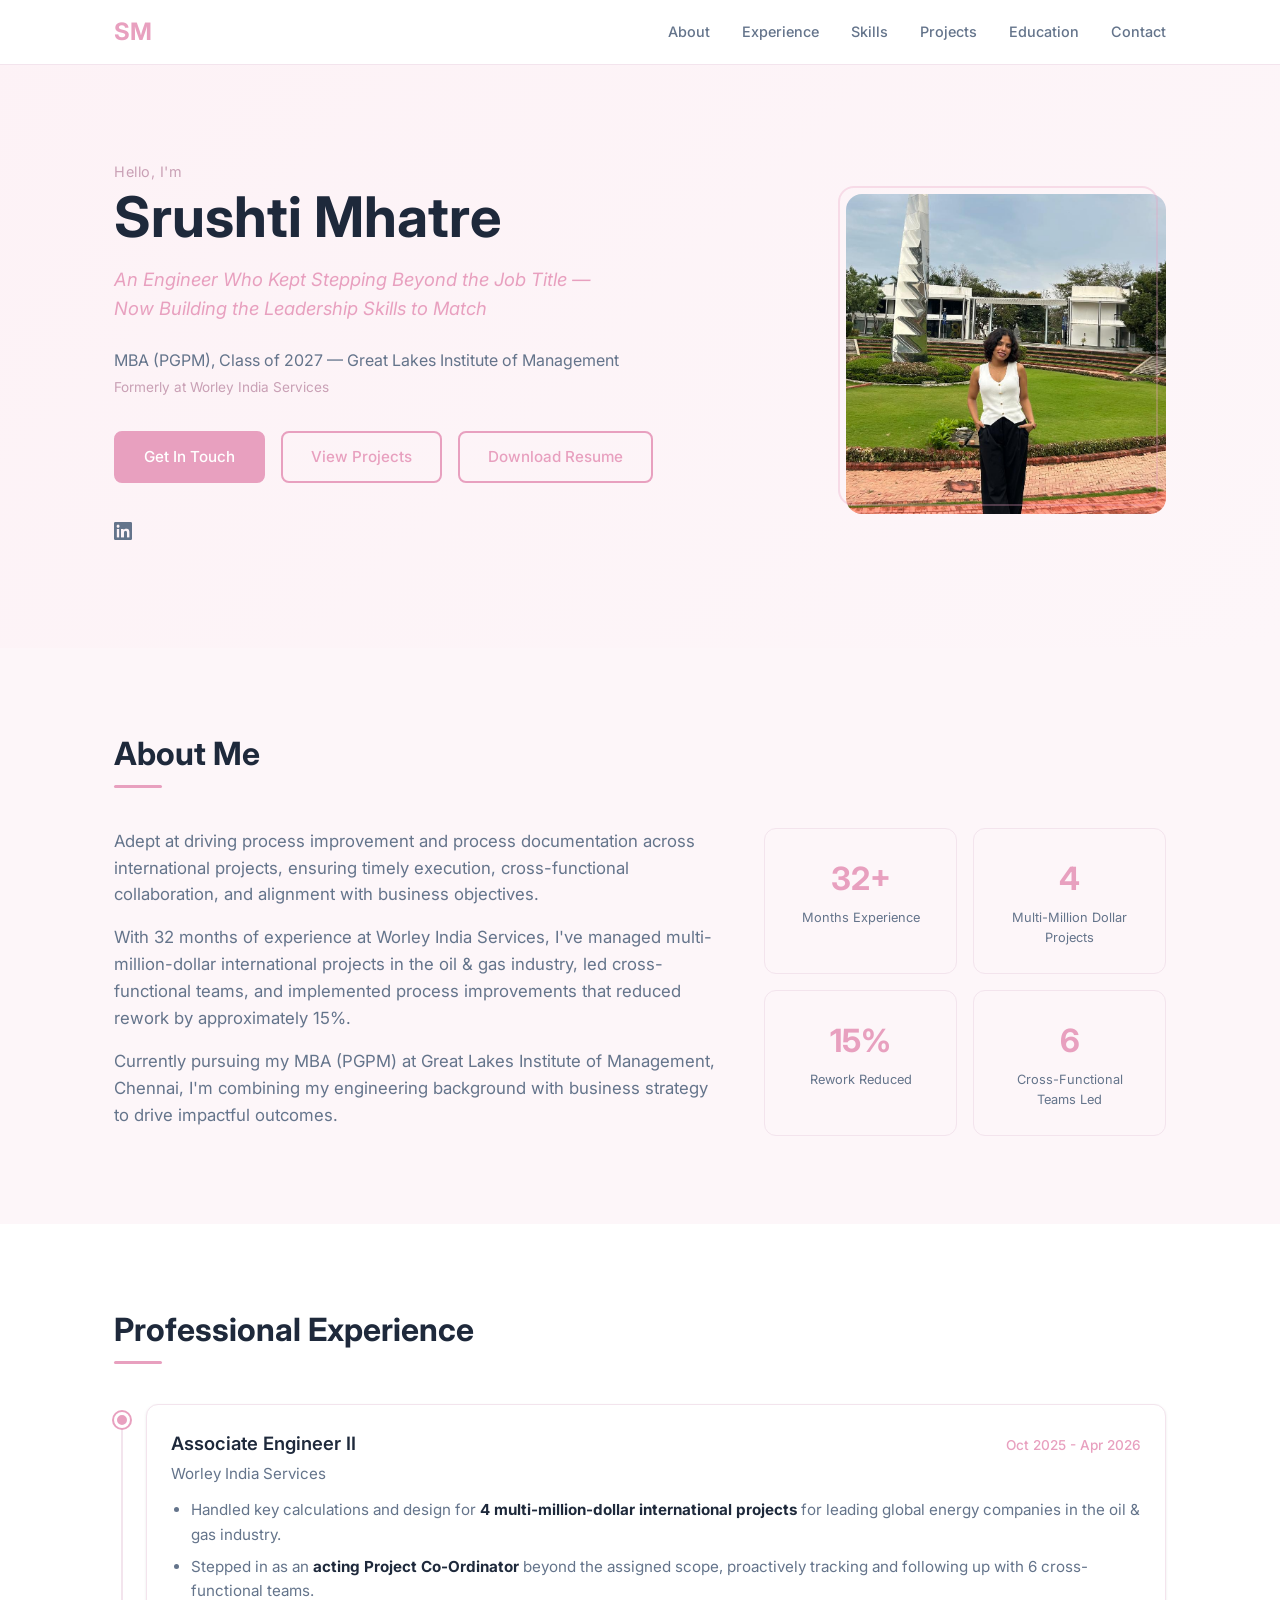
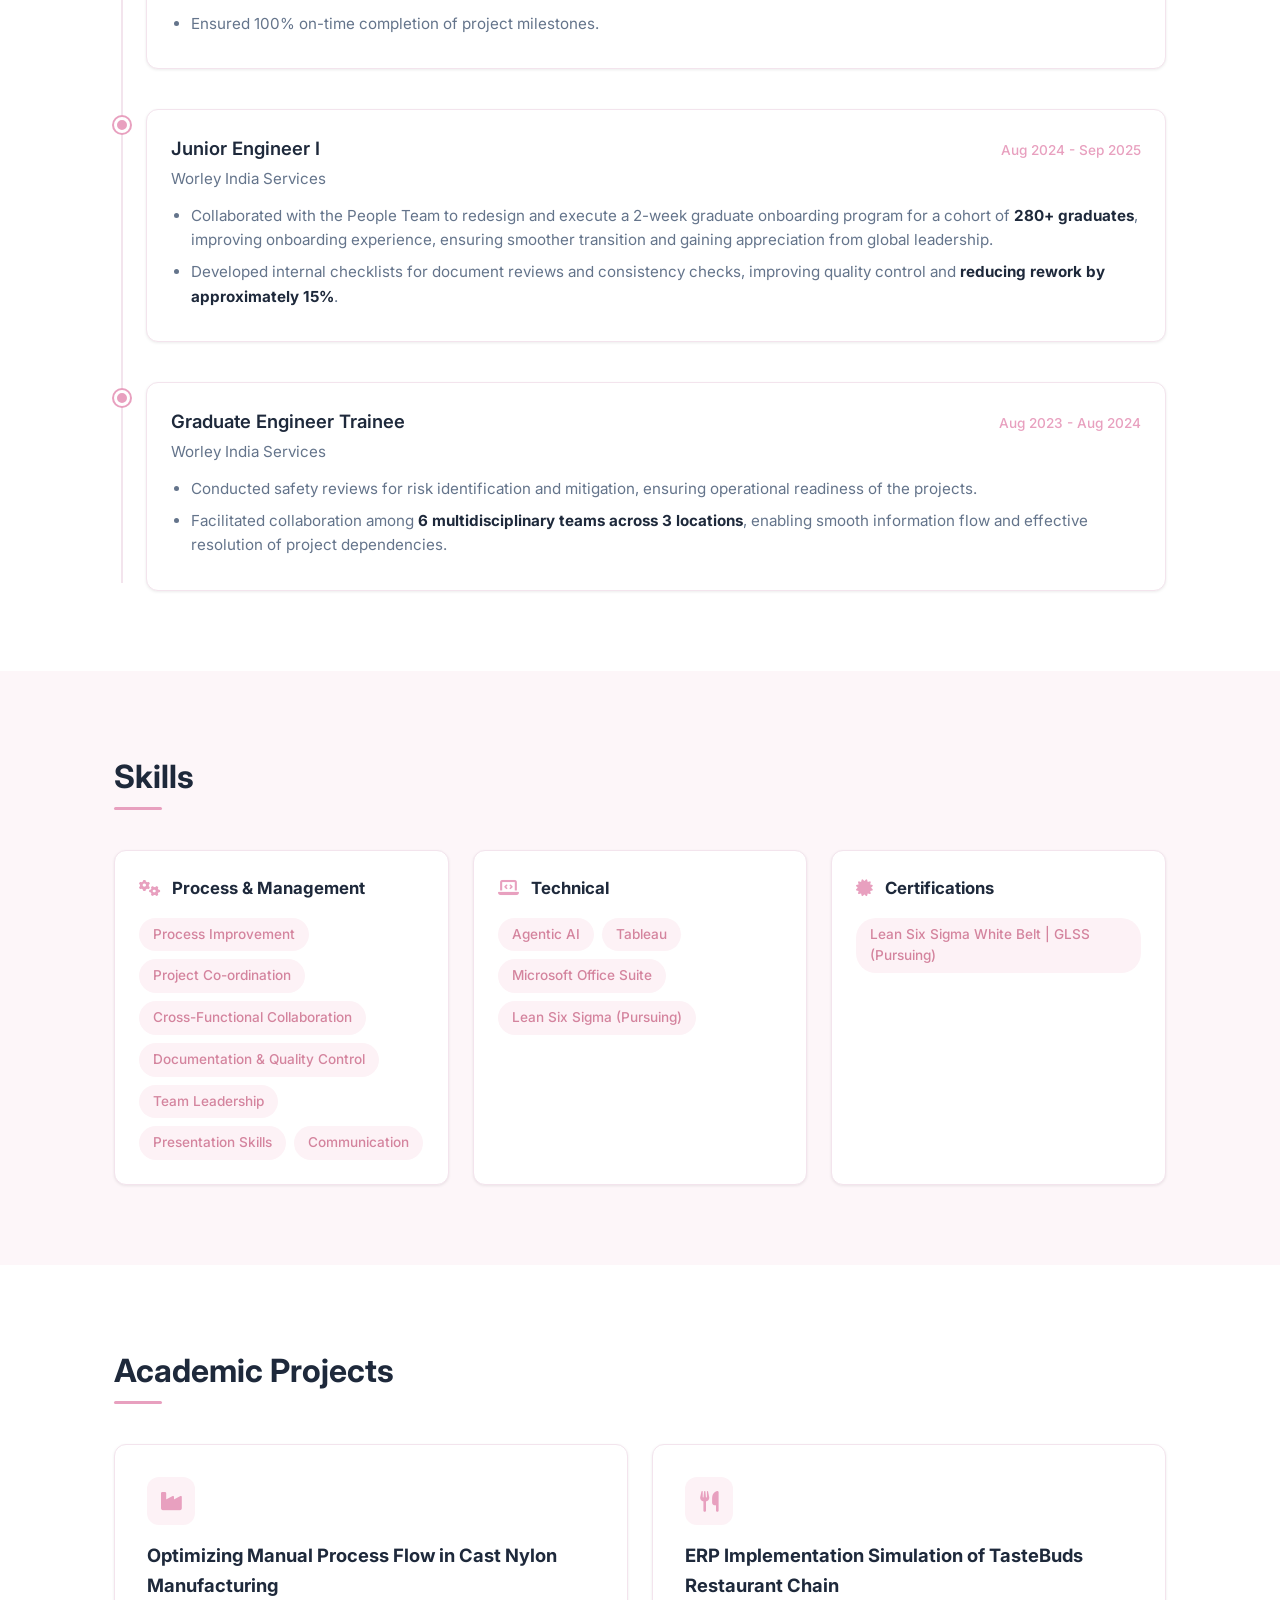
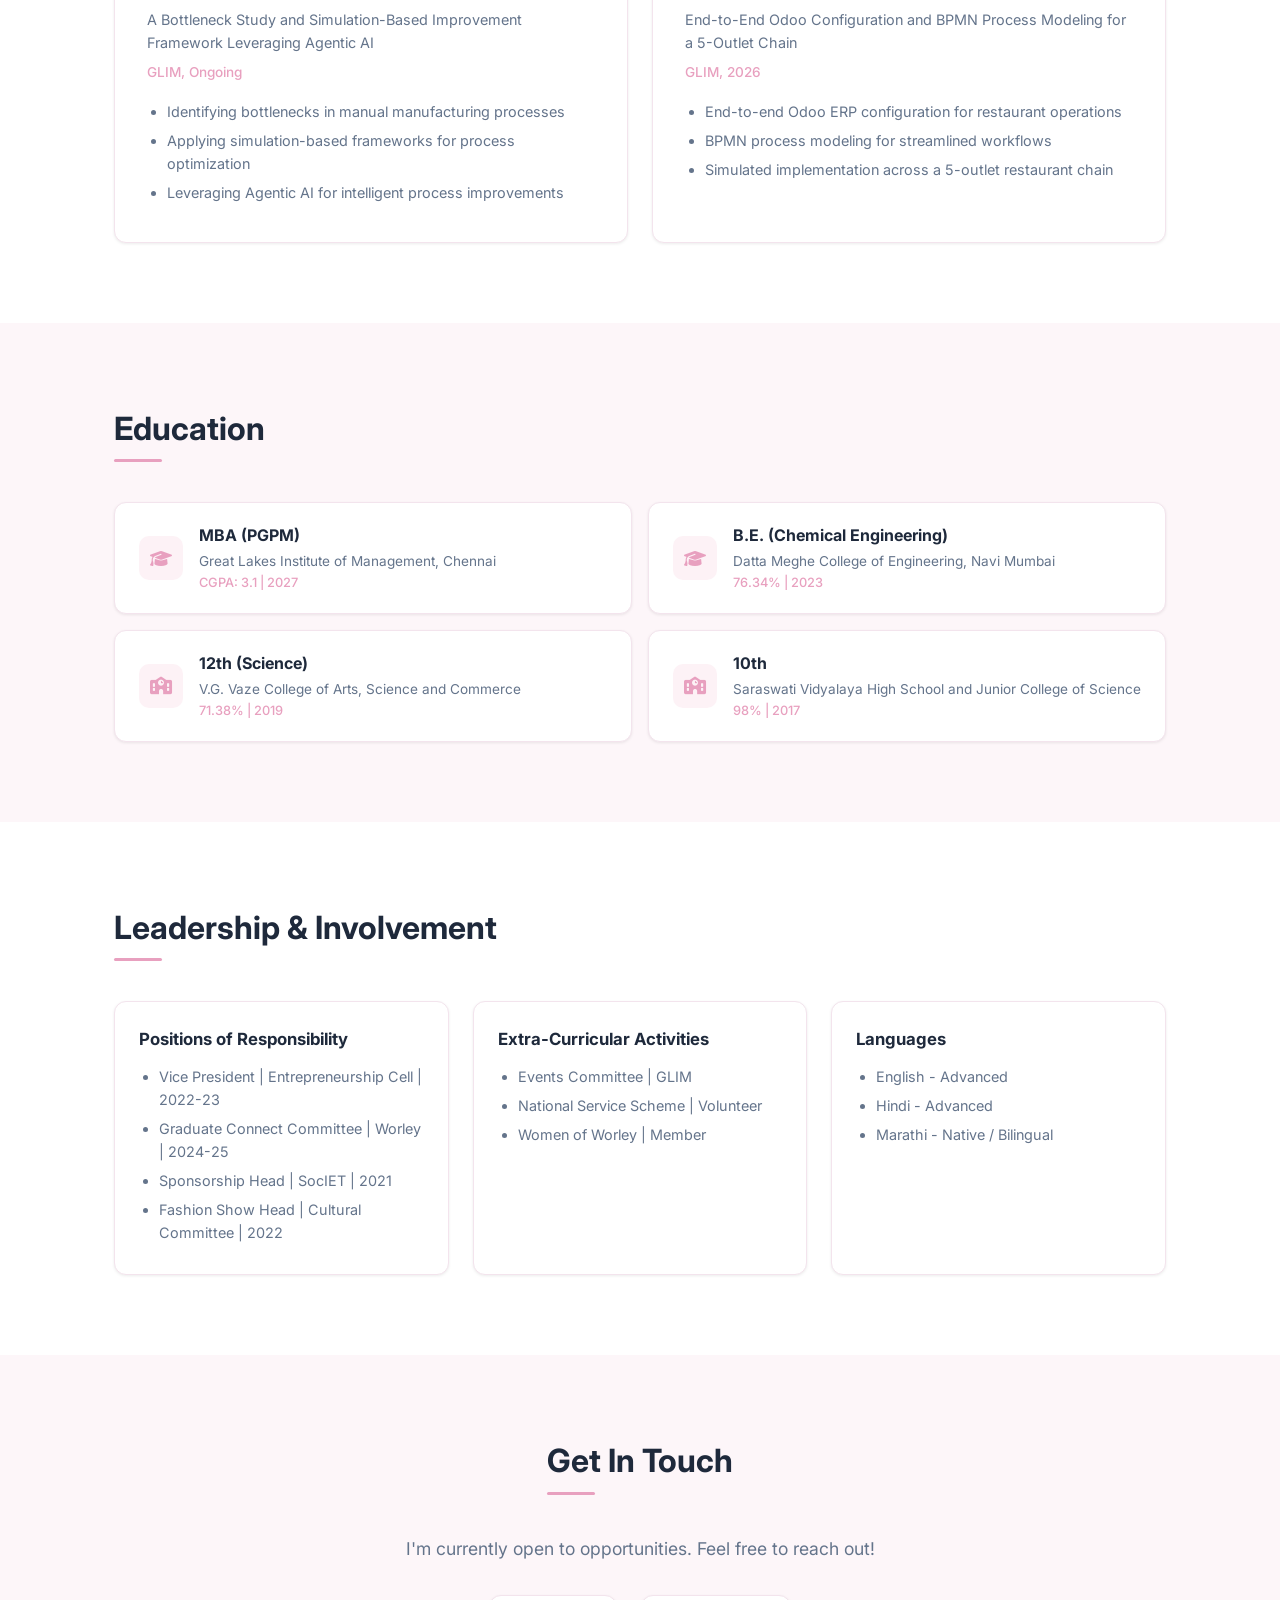
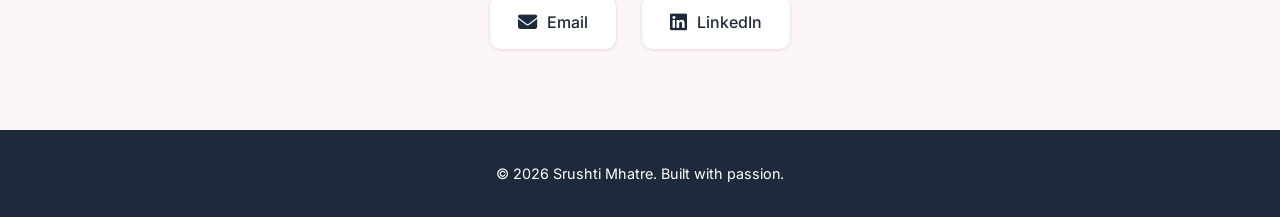
==== index.html @ 449be533 "Initial portfolio commit" ====
<!DOCTYPE html>
<html lang="en">
<head>
    <meta charset="UTF-8">
    <meta name="viewport" content="width=device-width, initial-scale=1.0">
    <title>Srushti Mhatre | Portfolio</title>
    <link rel="stylesheet" href="style.css">
    <link href="https://fonts.googleapis.com/css2?family=Inter:wght@300;400;500;600;700&display=swap" rel="stylesheet">
    <link rel="stylesheet" href="https://cdnjs.cloudflare.com/ajax/libs/font-awesome/6.4.0/css/all.min.css">
</head>
<body>

    <!-- Navigation -->
    <nav>
        <div class="nav-container">
            <a href="#" class="logo">SM</a>
            <ul class="nav-links">
                <li><a href="#about">About</a></li>
                <li><a href="#experience">Experience</a></li>
                <li><a href="#skills">Skills</a></li>
                <li><a href="#projects">Projects</a></li>
                <li><a href="#education">Education</a></li>
                <li><a href="#contact">Contact</a></li>
            </ul>
            <button class="nav-toggle" aria-label="Toggle navigation">
                <i class="fas fa-bars"></i>
            </button>
        </div>
    </nav>

    <!-- Hero Section -->
    <section id="hero">
        <div class="container hero-container">
            <div class="hero-text">
                <p class="hero-greeting">Hello, I'm</p>
                <h1 class="hero-name">Srushti Mhatre</h1>
                <p class="hero-tagline"><em>An Engineer Who Kept Stepping Beyond the Job Title —<br> Now Building the Leadership Skills to Match</em></p>
                <p class="hero-credentials">MBA (PGPM), Class of 2027 — Great Lakes Institute of Management</p>
                <p class="hero-credentials-secondary">Formerly at Worley India Services</p>
                <div class="hero-buttons">
                    <a href="#contact" class="btn btn-primary">Get In Touch</a>
                    <a href="#projects" class="btn btn-outline">View Projects</a>
                    <a href="Resume.pdf" class="btn btn-outline" download>Download Resume</a>
                </div>
                <div class="hero-socials">
                    <a href="https://linkedin.com/in/srushti-mhatre" target="_blank" aria-label="LinkedIn"><i class="fab fa-linkedin"></i></a>
                </div>
            </div>
            <div class="hero-photo">
                <div class="hero-photo-wrapper">
                    <img src="headshot.jpeg" alt="Srushti Mhatre" class="hero-headshot">
                </div>
            </div>
        </div>
    </section>

    <!-- About Section -->
    <section id="about">
        <div class="container">
            <h2 class="section-title">About Me</h2>
            <div class="about-content">
                <div class="about-text">
                    <p>Adept at driving process improvement and process documentation across international projects, ensuring timely execution, cross-functional collaboration, and alignment with business objectives.</p>
                    <p>With 32 months of experience at Worley India Services, I've managed multi-million-dollar international projects in the oil & gas industry, led cross-functional teams, and implemented process improvements that reduced rework by approximately 15%.</p>
                    <p>Currently pursuing my MBA (PGPM) at Great Lakes Institute of Management, Chennai, I'm combining my engineering background with business strategy to drive impactful outcomes.</p>
                </div>
                <div class="about-highlights">
                    <div class="highlight-card">
                        <span class="highlight-number">32+</span>
                        <span class="highlight-label">Months Experience</span>
                    </div>
                    <div class="highlight-card">
                        <span class="highlight-number">4</span>
                        <span class="highlight-label">Multi-Million Dollar Projects</span>
                    </div>
                    <div class="highlight-card">
                        <span class="highlight-number">15%</span>
                        <span class="highlight-label">Rework Reduced</span>
                    </div>
                    <div class="highlight-card">
                        <span class="highlight-number">6</span>
                        <span class="highlight-label">Cross-Functional Teams Led</span>
                    </div>
                </div>
            </div>
        </div>
    </section>

    <!-- Experience Section -->
    <section id="experience">
        <div class="container">
            <h2 class="section-title">Professional Experience</h2>
            <div class="timeline">

                <div class="timeline-item">
                    <div class="timeline-dot"></div>
                    <div class="timeline-content">
                        <div class="timeline-header">
                            <h3>Associate Engineer II</h3>
                            <span class="timeline-date">Oct 2025 - Apr 2026</span>
                        </div>
                        <p class="timeline-company">Worley India Services</p>
                        <ul class="timeline-list">
                            <li>Handled key calculations and design for <strong>4 multi-million-dollar international projects</strong> for leading global energy companies in the oil & gas industry.</li>
                            <li>Stepped in as an <strong>acting Project Co-Ordinator</strong> beyond the assigned scope, proactively tracking and following up with 6 cross-functional teams.</li>
                            <li>Ensured 100% on-time completion of project milestones.</li>
                        </ul>
                    </div>
                </div>

                <div class="timeline-item">
                    <div class="timeline-dot"></div>
                    <div class="timeline-content">
                        <div class="timeline-header">
                            <h3>Junior Engineer I</h3>
                            <span class="timeline-date">Aug 2024 - Sep 2025</span>
                        </div>
                        <p class="timeline-company">Worley India Services</p>
                        <ul class="timeline-list">
                            <li>Collaborated with the People Team to redesign and execute a 2-week graduate onboarding program for a cohort of <strong>280+ graduates</strong>, improving onboarding experience, ensuring smoother transition and gaining appreciation from global leadership.</li>
                            <li>Developed internal checklists for document reviews and consistency checks, improving quality control and <strong>reducing rework by approximately 15%</strong>.</li>
                        </ul>
                    </div>
                </div>

                <div class="timeline-item">
                    <div class="timeline-dot"></div>
                    <div class="timeline-content">
                        <div class="timeline-header">
                            <h3>Graduate Engineer Trainee</h3>
                            <span class="timeline-date">Aug 2023 - Aug 2024</span>
                        </div>
                        <p class="timeline-company">Worley India Services</p>
                        <ul class="timeline-list">
                            <li>Conducted safety reviews for risk identification and mitigation, ensuring operational readiness of the projects.</li>
                            <li>Facilitated collaboration among <strong>6 multidisciplinary teams across 3 locations</strong>, enabling smooth information flow and effective resolution of project dependencies.</li>
                        </ul>
                    </div>
                </div>

            </div>
        </div>
    </section>

    <!-- Skills Section -->
    <section id="skills">
        <div class="container">
            <h2 class="section-title">Skills</h2>
            <div class="skills-grid">
                <div class="skill-category">
                    <h3><i class="fas fa-cogs"></i> Process & Management</h3>
                    <div class="skill-tags">
                        <span class="skill-tag">Process Improvement</span>
                        <span class="skill-tag">Project Co-ordination</span>
                        <span class="skill-tag">Cross-Functional Collaboration</span>
                        <span class="skill-tag">Documentation & Quality Control</span>
                        <span class="skill-tag">Team Leadership</span>
                        <span class="skill-tag">Presentation Skills</span>
                        <span class="skill-tag">Communication</span>
                    </div>
                </div>
                <div class="skill-category">
                    <h3><i class="fas fa-laptop-code"></i> Technical</h3>
                    <div class="skill-tags">
                        <span class="skill-tag">Agentic AI</span>
                        <span class="skill-tag">Tableau</span>
                        <span class="skill-tag">Microsoft Office Suite</span>
                        <span class="skill-tag">Lean Six Sigma (Pursuing)</span>
                    </div>
                </div>
                <div class="skill-category">
                    <h3><i class="fas fa-certificate"></i> Certifications</h3>
                    <div class="skill-tags">
                        <span class="skill-tag">Lean Six Sigma White Belt | GLSS (Pursuing)</span>
                    </div>
                </div>
            </div>
        </div>
    </section>

    <!-- Projects Section -->
    <section id="projects">
        <div class="container">
            <h2 class="section-title">Academic Projects</h2>
            <div class="projects-grid">

                <div class="project-card">
                    <div class="project-icon"><i class="fas fa-industry"></i></div>
                    <h3>Optimizing Manual Process Flow in Cast Nylon Manufacturing</h3>
                    <p class="project-subtitle">A Bottleneck Study and Simulation-Based Improvement Framework Leveraging Agentic AI</p>
                    <p class="project-institution">GLIM, Ongoing</p>
                    <ul class="project-highlights">
                        <li>Identifying bottlenecks in manual manufacturing processes</li>
                        <li>Applying simulation-based frameworks for process optimization</li>
                        <li>Leveraging Agentic AI for intelligent process improvements</li>
                    </ul>
                </div>

                <div class="project-card">
                    <div class="project-icon"><i class="fas fa-utensils"></i></div>
                    <h3>ERP Implementation Simulation of TasteBuds Restaurant Chain</h3>
                    <p class="project-subtitle">End-to-End Odoo Configuration and BPMN Process Modeling for a 5-Outlet Chain</p>
                    <p class="project-institution">GLIM, 2026</p>
                    <ul class="project-highlights">
                        <li>End-to-end Odoo ERP configuration for restaurant operations</li>
                        <li>BPMN process modeling for streamlined workflows</li>
                        <li>Simulated implementation across a 5-outlet restaurant chain</li>
                    </ul>
                </div>

            </div>
        </div>
    </section>

    <!-- Education Section -->
    <section id="education">
        <div class="container">
            <h2 class="section-title">Education</h2>
            <div class="education-grid">

                <div class="education-card">
                    <div class="education-icon"><i class="fas fa-graduation-cap"></i></div>
                    <div class="education-info">
                        <h3>MBA (PGPM)</h3>
                        <p class="education-school">Great Lakes Institute of Management, Chennai</p>
                        <p class="education-details">CGPA: 3.1 | 2027</p>
                    </div>
                </div>

                <div class="education-card">
                    <div class="education-icon"><i class="fas fa-graduation-cap"></i></div>
                    <div class="education-info">
                        <h3>B.E. (Chemical Engineering)</h3>
                        <p class="education-school">Datta Meghe College of Engineering, Navi Mumbai</p>
                        <p class="education-details">76.34% | 2023</p>
                    </div>
                </div>

                <div class="education-card">
                    <div class="education-icon"><i class="fas fa-school"></i></div>
                    <div class="education-info">
                        <h3>12th (Science)</h3>
                        <p class="education-school">V.G. Vaze College of Arts, Science and Commerce</p>
                        <p class="education-details">71.38% | 2019</p>
                    </div>
                </div>

                <div class="education-card">
                    <div class="education-icon"><i class="fas fa-school"></i></div>
                    <div class="education-info">
                        <h3>10th</h3>
                        <p class="education-school">Saraswati Vidyalaya High School and Junior College of Science</p>
                        <p class="education-details">98% | 2017</p>
                    </div>
                </div>

            </div>
        </div>
    </section>

    <!-- Leadership & Extras -->
    <section id="leadership">
        <div class="container">
            <h2 class="section-title">Leadership & Involvement</h2>
            <div class="leadership-grid">
                <div class="leadership-card">
                    <h3>Positions of Responsibility</h3>
                    <ul>
                        <li>Vice President | Entrepreneurship Cell | 2022-23</li>
                        <li>Graduate Connect Committee | Worley | 2024-25</li>
                        <li>Sponsorship Head | SocIET | 2021</li>
                        <li>Fashion Show Head | Cultural Committee | 2022</li>
                    </ul>
                </div>
                <div class="leadership-card">
                    <h3>Extra-Curricular Activities</h3>
                    <ul>
                        <li>Events Committee | GLIM</li>
                        <li>National Service Scheme | Volunteer</li>
                        <li>Women of Worley | Member</li>
                    </ul>
                </div>
                <div class="leadership-card">
                    <h3>Languages</h3>
                    <ul>
                        <li>English - Advanced</li>
                        <li>Hindi - Advanced</li>
                        <li>Marathi - Native / Bilingual</li>
                    </ul>
                </div>
            </div>
        </div>
    </section>

    <!-- Contact Section -->
    <section id="contact">
        <div class="container">
            <h2 class="section-title">Get In Touch</h2>
            <div class="contact-content">
                <p>I'm currently open to opportunities. Feel free to reach out!</p>
                <div class="contact-links">
                    <a href="mailto:srushti.mhatre@email.com" class="contact-item">
                        <i class="fas fa-envelope"></i>
                        <span>Email</span>
                    </a>
                    <a href="https://linkedin.com/in/srushti-mhatre" target="_blank" class="contact-item">
                        <i class="fab fa-linkedin"></i>
                        <span>LinkedIn</span>
                    </a>
                </div>
            </div>
        </div>
    </section>

    <!-- Footer -->
    <footer>
        <div class="container">
            <p>&copy; 2026 Srushti Mhatre. Built with passion.</p>
        </div>
    </footer>

    <script>
        // Mobile nav toggle
        const toggle = document.querySelector('.nav-toggle');
        const navLinks = document.querySelector('.nav-links');
        toggle.addEventListener('click', () => {
            navLinks.classList.toggle('active');
        });

        // Close nav on link click
        document.querySelectorAll('.nav-links a').forEach(link => {
            link.addEventListener('click', () => {
                navLinks.classList.remove('active');
            });
        });

        // Smooth scroll
        document.querySelectorAll('a[href^="#"]').forEach(anchor => {
            anchor.addEventListener('click', function (e) {
                e.preventDefault();
                const target = document.querySelector(this.getAttribute('href'));
                if (target) {
                    target.scrollIntoView({ behavior: 'smooth', block: 'start' });
                }
            });
        });

        // Active nav highlight on scroll
        const sections = document.querySelectorAll('section');
        const navItems = document.querySelectorAll('.nav-links a');
        window.addEventListener('scroll', () => {
            let current = '';
            sections.forEach(section => {
                const sectionTop = section.offsetTop - 100;
                if (pageYOffset >= sectionTop) {
                    current = section.getAttribute('id');
                }
            });
            navItems.forEach(item => {
                item.classList.remove('active');
                if (item.getAttribute('href') === '#' + current) {
                    item.classList.add('active');
                }
            });
        });
    </script>
</body>
</html>
---- style.css ----
* {
    margin: 0;
    padding: 0;
    box-sizing: border-box;
}

:root {
    --primary: #e8a0bf;
    --primary-dark: #d4849e;
    --bg: #fdf6f9;
    --bg-white: #ffffff;
    --text: #1e293b;
    --text-light: #64748b;
    --border: #f3e4ed;
    --shadow: 0 1px 3px rgba(0,0,0,0.08);
    --shadow-md: 0 4px 12px rgba(0,0,0,0.1);
}

html {
    scroll-behavior: smooth;
}

body {
    font-family: 'Inter', -apple-system, BlinkMacSystemFont, sans-serif;
    background: var(--bg);
    color: var(--text);
    line-height: 1.6;
}

.container {
    max-width: 1100px;
    margin: 0 auto;
    padding: 0 24px;
}

/* Navigation */
nav {
    position: fixed;
    top: 0;
    width: 100%;
    background: rgba(255,255,255,0.95);
    backdrop-filter: blur(10px);
    border-bottom: 1px solid var(--border);
    z-index: 1000;
}

.nav-container {
    max-width: 1100px;
    margin: 0 auto;
    padding: 0 24px;
    display: flex;
    justify-content: space-between;
    align-items: center;
    height: 64px;
}

.logo {
    font-size: 1.5rem;
    font-weight: 700;
    color: var(--primary);
    text-decoration: none;
}

.nav-links {
    display: flex;
    list-style: none;
    gap: 32px;
}

.nav-links a {
    text-decoration: none;
    color: var(--text-light);
    font-size: 0.9rem;
    font-weight: 500;
    transition: color 0.2s;
}

.nav-links a:hover,
.nav-links a.active {
    color: var(--primary);
}

.nav-toggle {
    display: none;
    background: none;
    border: none;
    font-size: 1.25rem;
    cursor: pointer;
    color: var(--text);
}

/* Hero */
#hero {
    padding: 160px 0 100px;
    background: linear-gradient(135deg, #fdf2f6 0%, #fdf6f9 100%);
}

.hero-container {
    display: flex;
    align-items: center;
    gap: 64px;
}

.hero-text {
    flex: 1;
}

.hero-greeting {
    font-size: 0.9rem;
    color: #c9a0b5;
    font-weight: 400;
    margin-bottom: 4px;
    letter-spacing: 0.5px;
}

.hero-name {
    font-size: 3.5rem;
    font-weight: 700;
    line-height: 1.1;
    margin-bottom: 16px;
    color: var(--text);
}

.hero-tagline {
    font-size: 1.15rem;
    color: var(--primary);
    margin-bottom: 24px;
    font-style: italic;
    line-height: 1.6;
}

.hero-tagline em {
    font-style: italic;
}

.hero-credentials {
    font-size: 1rem;
    color: var(--text-light);
    margin-bottom: 4px;
}

.hero-credentials-secondary {
    font-size: 0.85rem;
    color: #c9a0b5;
    margin-bottom: 32px;
}

.hero-buttons {
    display: flex;
    gap: 16px;
    margin-bottom: 32px;
    flex-wrap: wrap;
}

.btn {
    padding: 12px 28px;
    border-radius: 8px;
    font-size: 0.95rem;
    font-weight: 500;
    text-decoration: none;
    transition: all 0.2s;
    cursor: pointer;
}

.btn-primary {
    background: var(--primary);
    color: white;
    border: 2px solid var(--primary);
}

.btn-primary:hover {
    background: var(--primary-dark);
    border-color: var(--primary-dark);
}

.btn-outline {
    background: transparent;
    color: var(--primary);
    border: 2px solid var(--primary);
}

.btn-outline:hover {
    background: var(--primary);
    color: white;
}

.hero-socials a {
    color: var(--text-light);
    font-size: 1.3rem;
    margin-right: 16px;
    transition: color 0.2s;
}

.hero-socials a:hover {
    color: var(--primary);
}

.hero-photo {
    flex-shrink: 0;
}

.hero-photo-wrapper {
    position: relative;
    width: 320px;
    height: 320px;
}

.hero-photo-wrapper::before {
    content: '';
    position: absolute;
    top: -8px;
    left: -8px;
    right: 8px;
    bottom: 8px;
    border: 2px solid var(--primary);
    border-radius: 16px;
    opacity: 0.3;
}

.hero-headshot {
    width: 100%;
    height: 100%;
    object-fit: cover;
    border-radius: 16px;
    display: block;
}

/* Sections */
section {
    padding: 80px 0;
}

section:nth-child(even) {
    background: var(--bg-white);
}

.section-title {
    font-size: 2rem;
    font-weight: 700;
    margin-bottom: 48px;
    position: relative;
    display: inline-block;
}

.section-title::after {
    content: '';
    position: absolute;
    bottom: -8px;
    left: 0;
    width: 48px;
    height: 3px;
    background: var(--primary);
    border-radius: 2px;
}

/* About */
.about-content {
    display: grid;
    grid-template-columns: 1.5fr 1fr;
    gap: 48px;
    align-items: start;
}

.about-text p {
    margin-bottom: 16px;
    color: var(--text-light);
    font-size: 1.05rem;
}

.about-highlights {
    display: grid;
    grid-template-columns: 1fr 1fr;
    gap: 16px;
}

.highlight-card {
    background: var(--bg);
    border: 1px solid var(--border);
    border-radius: 12px;
    padding: 24px;
    text-align: center;
}

.highlight-number {
    display: block;
    font-size: 2rem;
    font-weight: 700;
    color: var(--primary);
}

.highlight-label {
    display: block;
    font-size: 0.8rem;
    color: var(--text-light);
    margin-top: 4px;
}

/* Timeline */
.timeline {
    position: relative;
    padding-left: 32px;
}

.timeline::before {
    content: '';
    position: absolute;
    left: 7px;
    top: 8px;
    bottom: 8px;
    width: 2px;
    background: var(--border);
}

.timeline-item {
    position: relative;
    margin-bottom: 40px;
}

.timeline-item:last-child {
    margin-bottom: 0;
}

.timeline-dot {
    position: absolute;
    left: -32px;
    top: 8px;
    width: 16px;
    height: 16px;
    background: var(--primary);
    border-radius: 50%;
    border: 3px solid var(--bg-white);
    box-shadow: 0 0 0 2px var(--primary);
}

.timeline-content {
    background: var(--bg-white);
    border: 1px solid var(--border);
    border-radius: 12px;
    padding: 24px;
    box-shadow: var(--shadow);
}

.timeline-header {
    display: flex;
    justify-content: space-between;
    align-items: baseline;
    flex-wrap: wrap;
    gap: 8px;
    margin-bottom: 4px;
}

.timeline-header h3 {
    font-size: 1.15rem;
    font-weight: 600;
}

.timeline-date {
    font-size: 0.85rem;
    color: var(--primary);
    font-weight: 500;
}

.timeline-company {
    font-size: 0.95rem;
    color: var(--text-light);
    margin-bottom: 12px;
}

.timeline-list {
    padding-left: 20px;
    color: var(--text-light);
    font-size: 0.95rem;
}

.timeline-list li {
    margin-bottom: 8px;
}

.timeline-list strong {
    color: var(--text);
}

/* Skills */
.skills-grid {
    display: grid;
    grid-template-columns: repeat(auto-fit, minmax(300px, 1fr));
    gap: 24px;
}

.skill-category {
    background: var(--bg-white);
    border: 1px solid var(--border);
    border-radius: 12px;
    padding: 24px;
    box-shadow: var(--shadow);
}

.skill-category h3 {
    font-size: 1.05rem;
    margin-bottom: 16px;
    color: var(--text);
}

.skill-category h3 i {
    color: var(--primary);
    margin-right: 8px;
}

.skill-tags {
    display: flex;
    flex-wrap: wrap;
    gap: 8px;
}

.skill-tag {
    background: #fdf2f6;
    color: var(--primary-dark);
    padding: 6px 14px;
    border-radius: 20px;
    font-size: 0.85rem;
    font-weight: 500;
}

/* Projects */
.projects-grid {
    display: grid;
    grid-template-columns: repeat(auto-fit, minmax(400px, 1fr));
    gap: 24px;
}

.project-card {
    background: var(--bg-white);
    border: 1px solid var(--border);
    border-radius: 12px;
    padding: 32px;
    box-shadow: var(--shadow);
    transition: transform 0.2s, box-shadow 0.2s;
}

.project-card:hover {
    transform: translateY(-4px);
    box-shadow: var(--shadow-md);
}

.project-icon {
    width: 48px;
    height: 48px;
    background: #fdf2f6;
    border-radius: 12px;
    display: flex;
    align-items: center;
    justify-content: center;
    margin-bottom: 16px;
}

.project-icon i {
    font-size: 1.3rem;
    color: var(--primary);
}

.project-card h3 {
    font-size: 1.15rem;
    margin-bottom: 8px;
}

.project-subtitle {
    font-size: 0.9rem;
    color: var(--text-light);
    margin-bottom: 8px;
}

.project-institution {
    font-size: 0.85rem;
    color: var(--primary);
    font-weight: 500;
    margin-bottom: 16px;
}

.project-highlights {
    padding-left: 20px;
    color: var(--text-light);
    font-size: 0.9rem;
}

.project-highlights li {
    margin-bottom: 6px;
}

/* Education */
.education-grid {
    display: grid;
    grid-template-columns: repeat(auto-fit, minmax(480px, 1fr));
    gap: 16px;
}

.education-card {
    background: var(--bg-white);
    border: 1px solid var(--border);
    border-radius: 12px;
    padding: 20px 24px;
    display: flex;
    align-items: center;
    gap: 16px;
    box-shadow: var(--shadow);
}

.education-icon {
    width: 44px;
    height: 44px;
    background: #fdf2f6;
    border-radius: 10px;
    display: flex;
    align-items: center;
    justify-content: center;
    flex-shrink: 0;
}

.education-icon i {
    color: var(--primary);
    font-size: 1.1rem;
}

.education-info h3 {
    font-size: 1rem;
    margin-bottom: 2px;
}

.education-school {
    font-size: 0.85rem;
    color: var(--text-light);
}

.education-details {
    font-size: 0.8rem;
    color: var(--primary);
    font-weight: 500;
}

/* Leadership */
.leadership-grid {
    display: grid;
    grid-template-columns: repeat(auto-fit, minmax(300px, 1fr));
    gap: 24px;
}

.leadership-card {
    background: var(--bg-white);
    border: 1px solid var(--border);
    border-radius: 12px;
    padding: 24px;
    box-shadow: var(--shadow);
}

.leadership-card h3 {
    font-size: 1.05rem;
    margin-bottom: 12px;
}

.leadership-card ul {
    padding-left: 20px;
    color: var(--text-light);
    font-size: 0.9rem;
}

.leadership-card li {
    margin-bottom: 6px;
}

/* Contact */
#contact {
    text-align: center;
}

.contact-content p {
    font-size: 1.1rem;
    color: var(--text-light);
    margin-bottom: 32px;
}

.contact-links {
    display: flex;
    justify-content: center;
    gap: 24px;
}

.contact-item {
    display: flex;
    align-items: center;
    gap: 10px;
    padding: 14px 28px;
    background: var(--bg-white);
    border: 1px solid var(--border);
    border-radius: 12px;
    text-decoration: none;
    color: var(--text);
    font-weight: 500;
    transition: all 0.2s;
    box-shadow: var(--shadow);
}

.contact-item:hover {
    border-color: var(--primary);
    color: var(--primary);
    box-shadow: var(--shadow-md);
}

.contact-item i {
    font-size: 1.2rem;
}

/* Footer */
footer {
    background: var(--text);
    color: white;
    text-align: center;
    padding: 32px 0;
    font-size: 0.9rem;
}

/* Responsive */
@media (max-width: 768px) {
    .nav-links {
        position: fixed;
        top: 64px;
        right: -100%;
        width: 70%;
        height: calc(100vh - 64px);
        background: var(--bg-white);
        flex-direction: column;
        padding: 32px;
        gap: 24px;
        transition: right 0.3s;
        box-shadow: -4px 0 12px rgba(0,0,0,0.1);
    }

    .nav-links.active {
        right: 0;
    }

    .nav-toggle {
        display: block;
    }

    .hero-container {
        flex-direction: column-reverse;
        text-align: center;
        gap: 40px;
    }

    .hero-name {
        font-size: 2.5rem;
    }

    .hero-tagline {
        font-size: 1rem;
    }

    .hero-photo-wrapper {
        width: 200px;
        height: 200px;
    }

    .hero-buttons {
        justify-content: center;
    }

    .hero-socials {
        display: flex;
        justify-content: center;
    }

    .about-content {
        grid-template-columns: 1fr;
    }

    .projects-grid {
        grid-template-columns: 1fr;
    }

    .education-grid {
        grid-template-columns: 1fr;
    }

    .contact-links {
        flex-direction: column;
        align-items: center;
    }
}
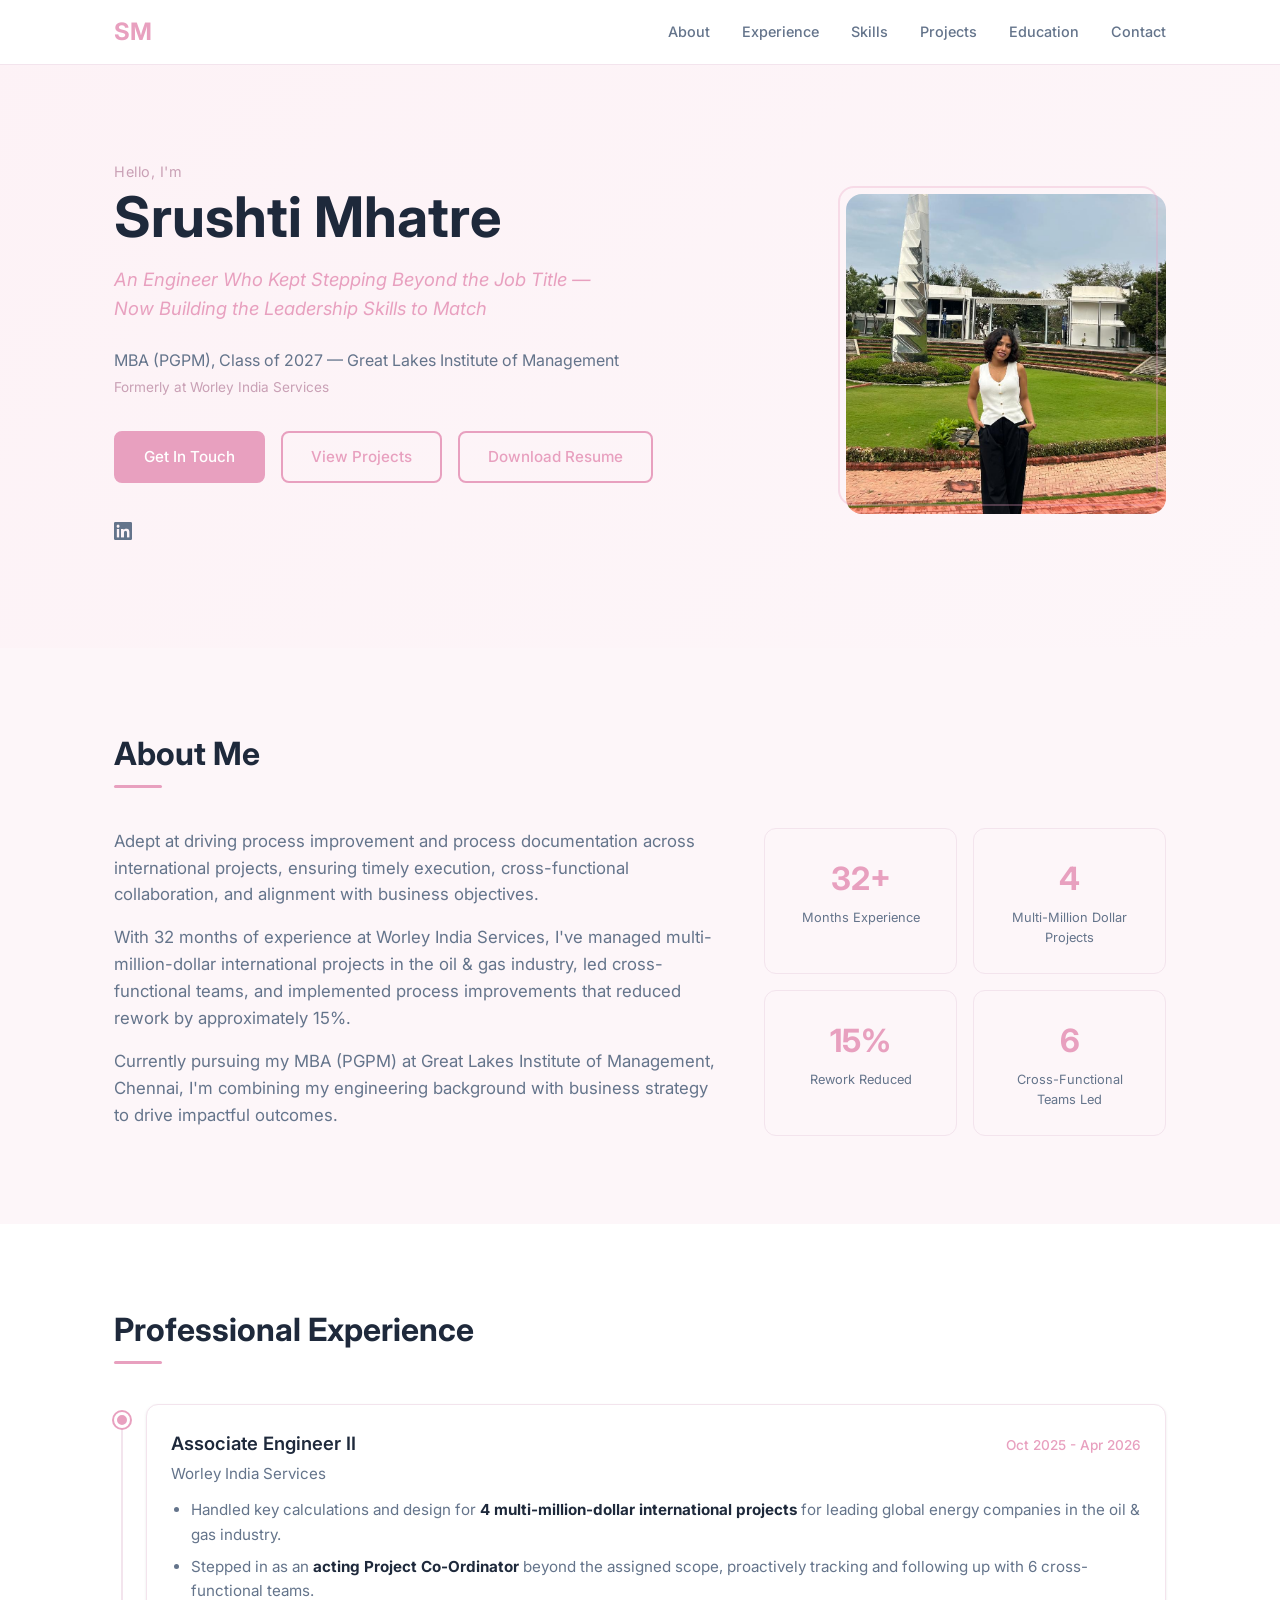
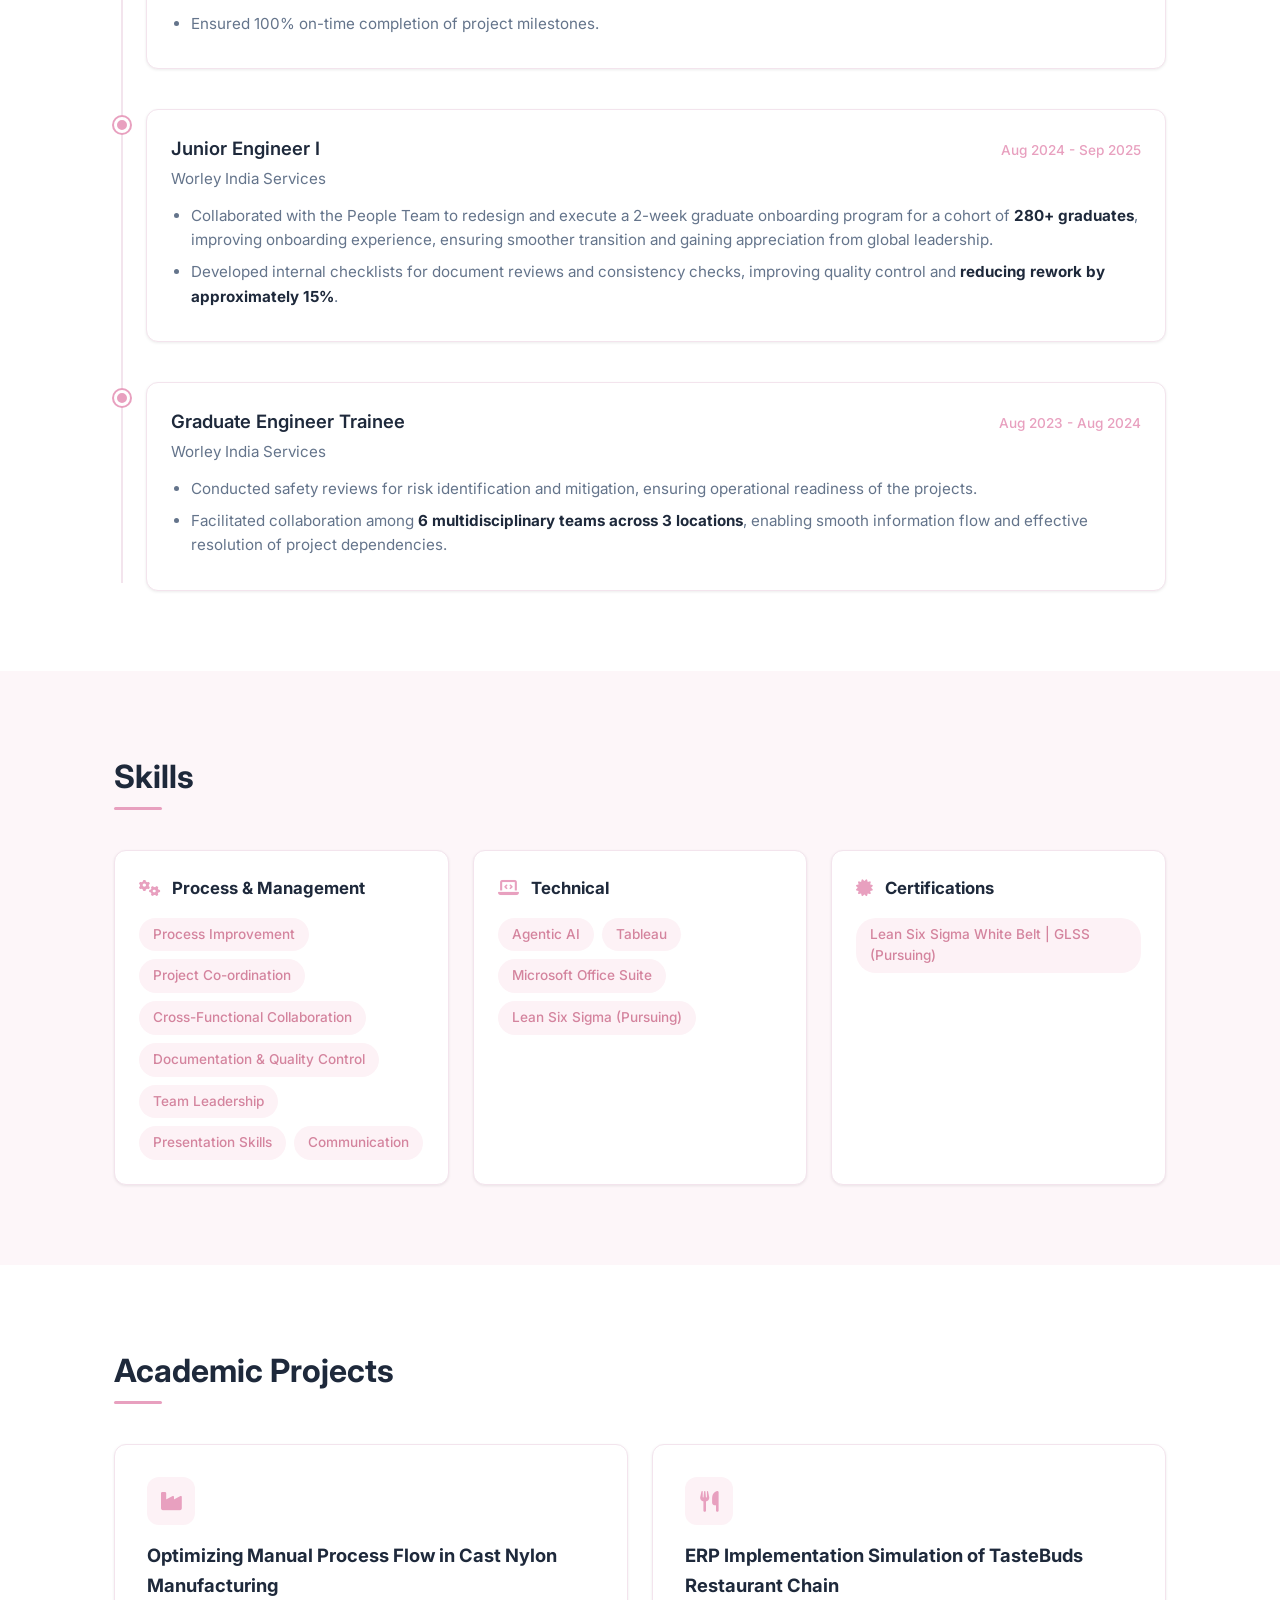
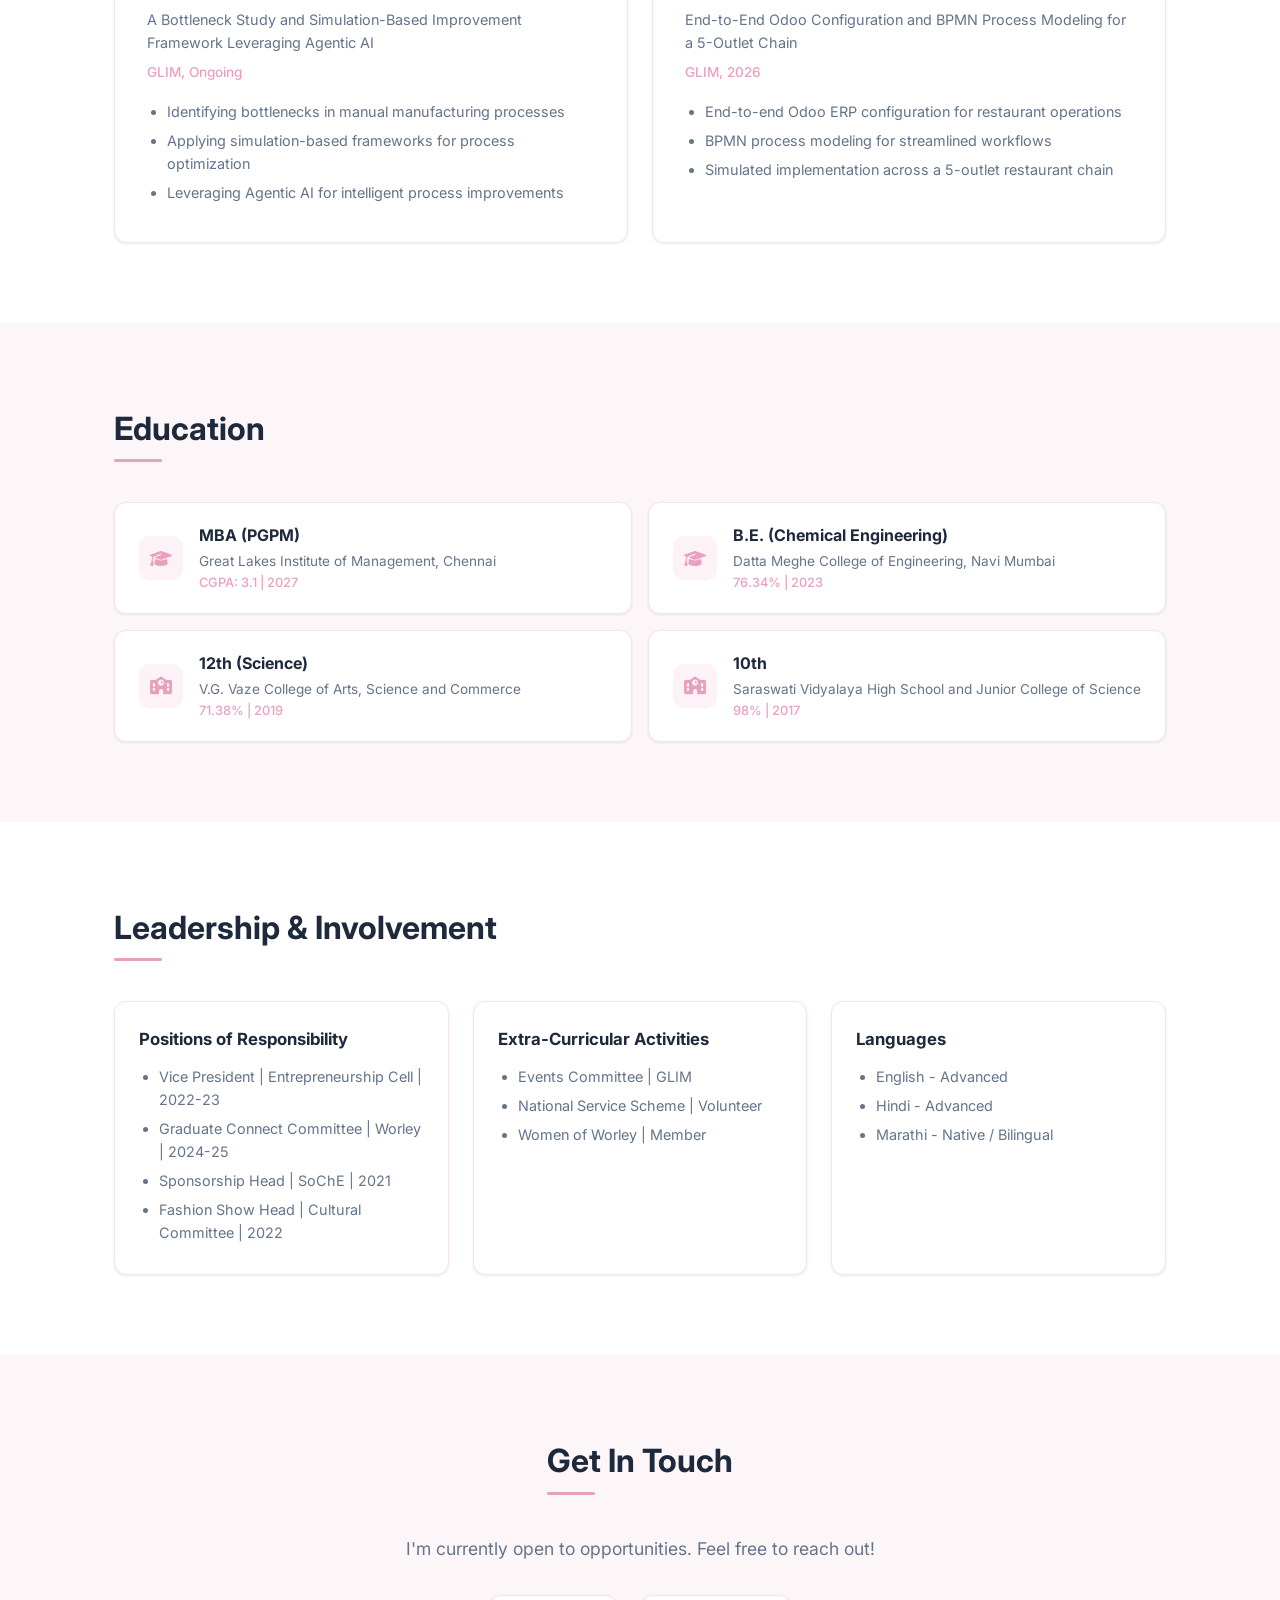
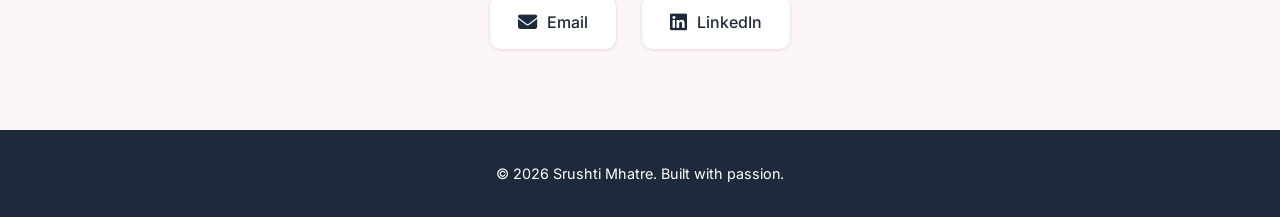
==== commit beb66928: "Fix SoChE typo and update email" ====
--- a/index.html
+++ b/index.html
@@ -268,7 +268,7 @@
                     <ul>
                         <li>Vice President | Entrepreneurship Cell | 2022-23</li>
                         <li>Graduate Connect Committee | Worley | 2024-25</li>
-                        <li>Sponsorship Head | SocIET | 2021</li>
+                        <li>Sponsorship Head | SoChE | 2021</li>
                         <li>Fashion Show Head | Cultural Committee | 2022</li>
                     </ul>
                 </div>
@@ -299,7 +299,7 @@
             <div class="contact-content">
                 <p>I'm currently open to opportunities. Feel free to reach out!</p>
                 <div class="contact-links">
-                    <a href="mailto:srushti.mhatre@email.com" class="contact-item">
+                    <a href="mailto:srushti.ft273040@greatlakes.edu.in" class="contact-item">
                         <i class="fas fa-envelope"></i>
                         <span>Email</span>
                     </a>
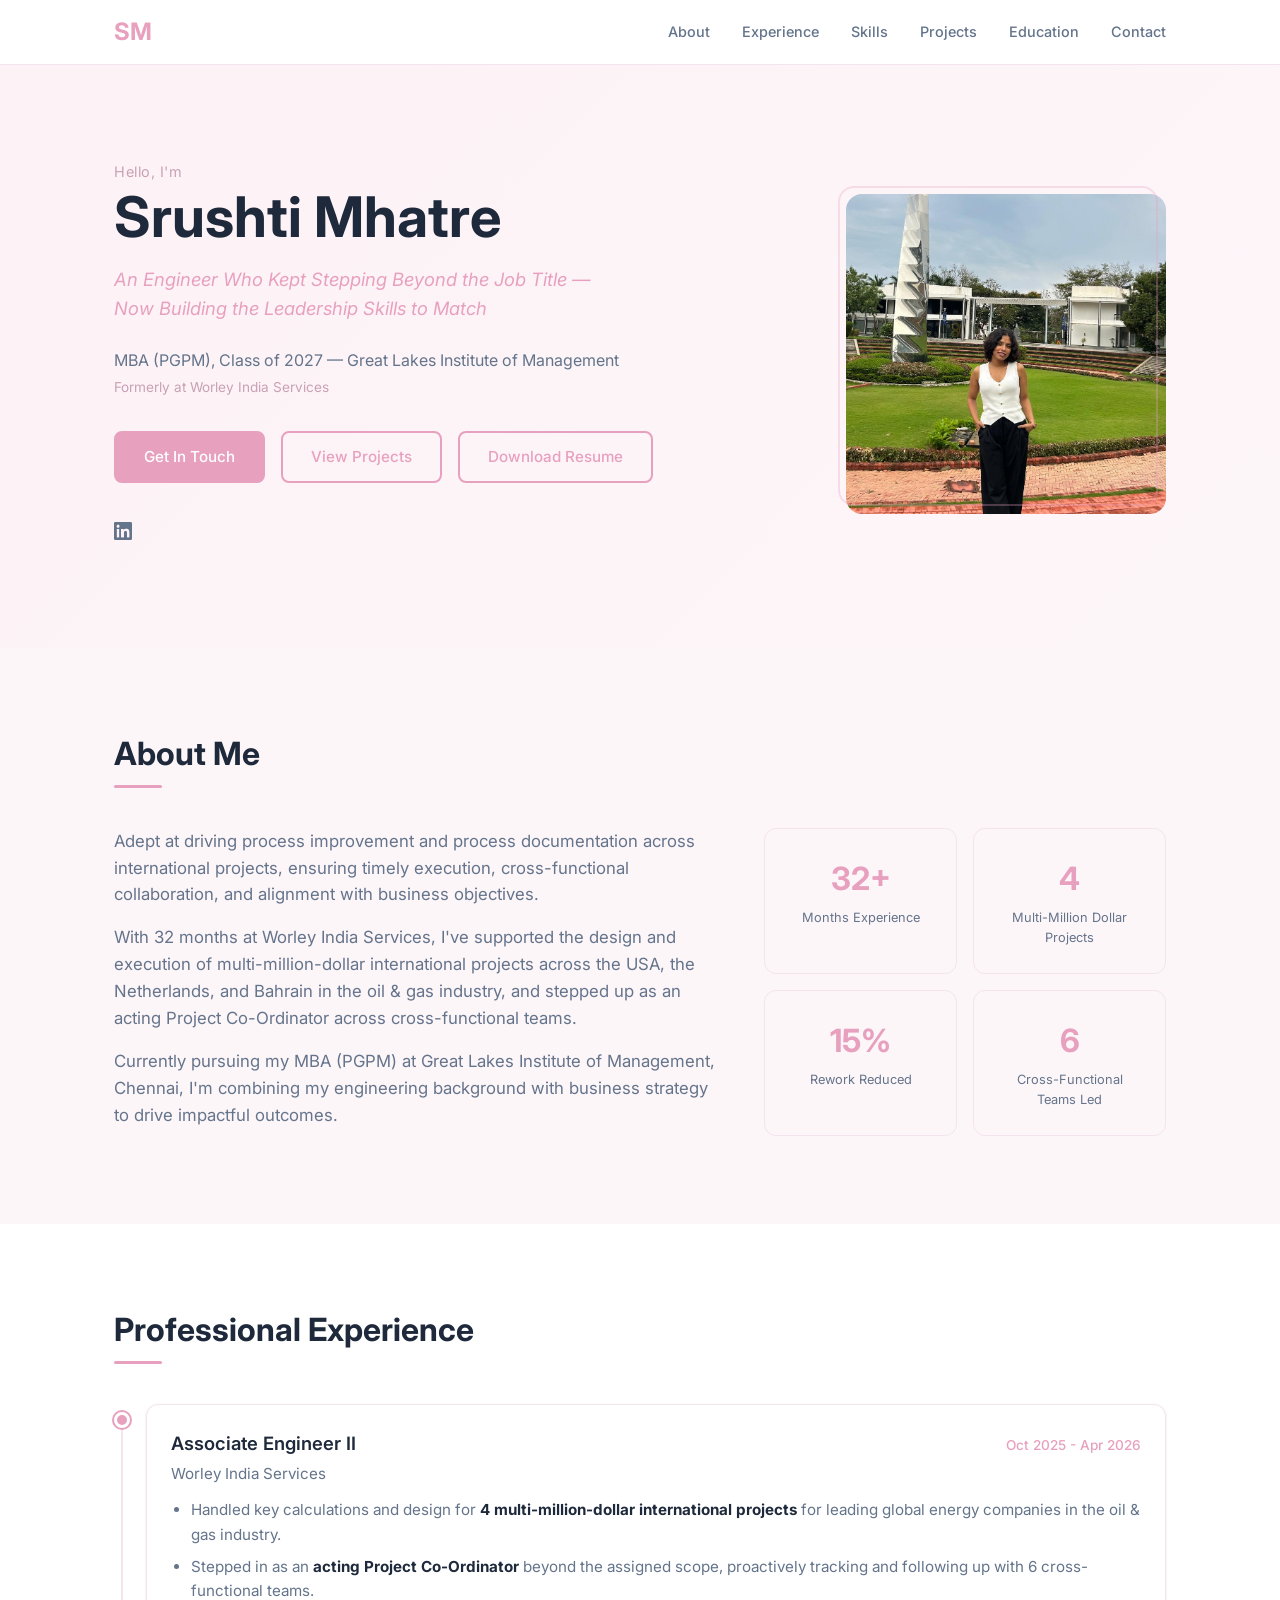
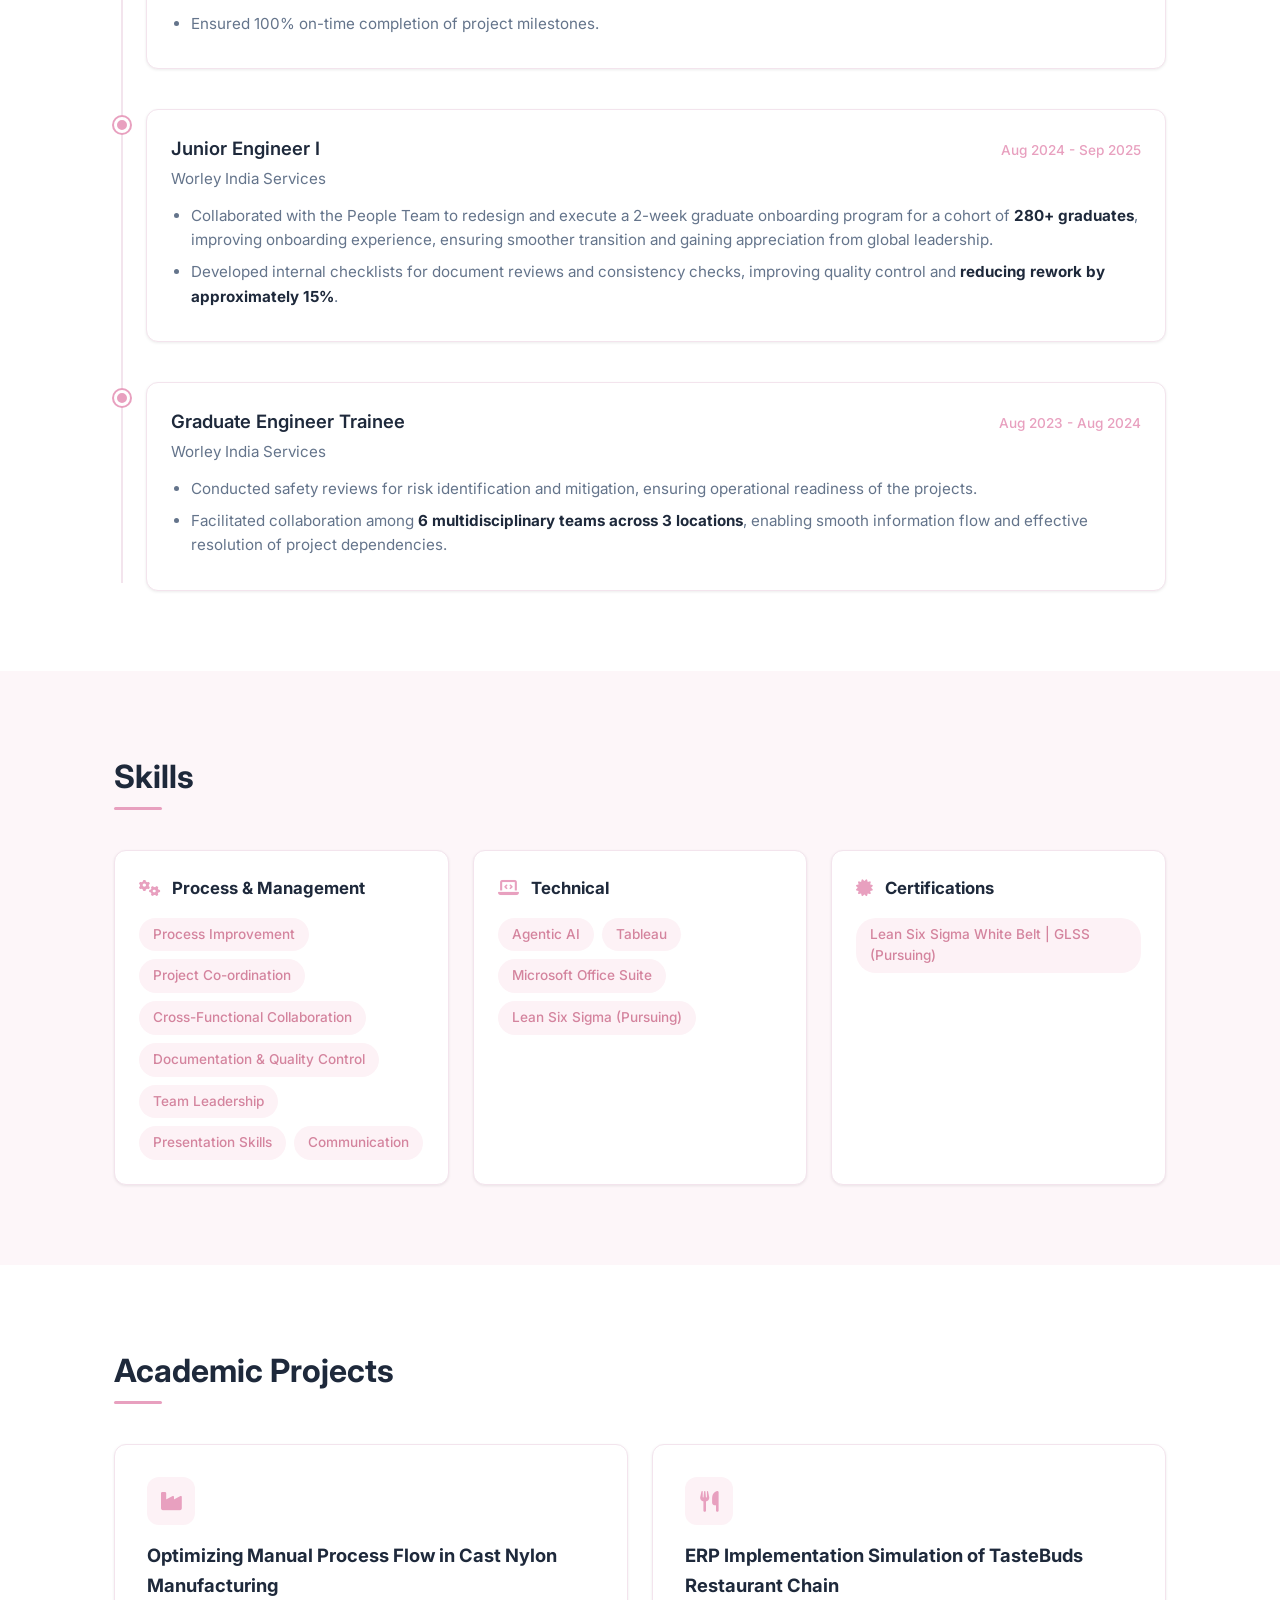
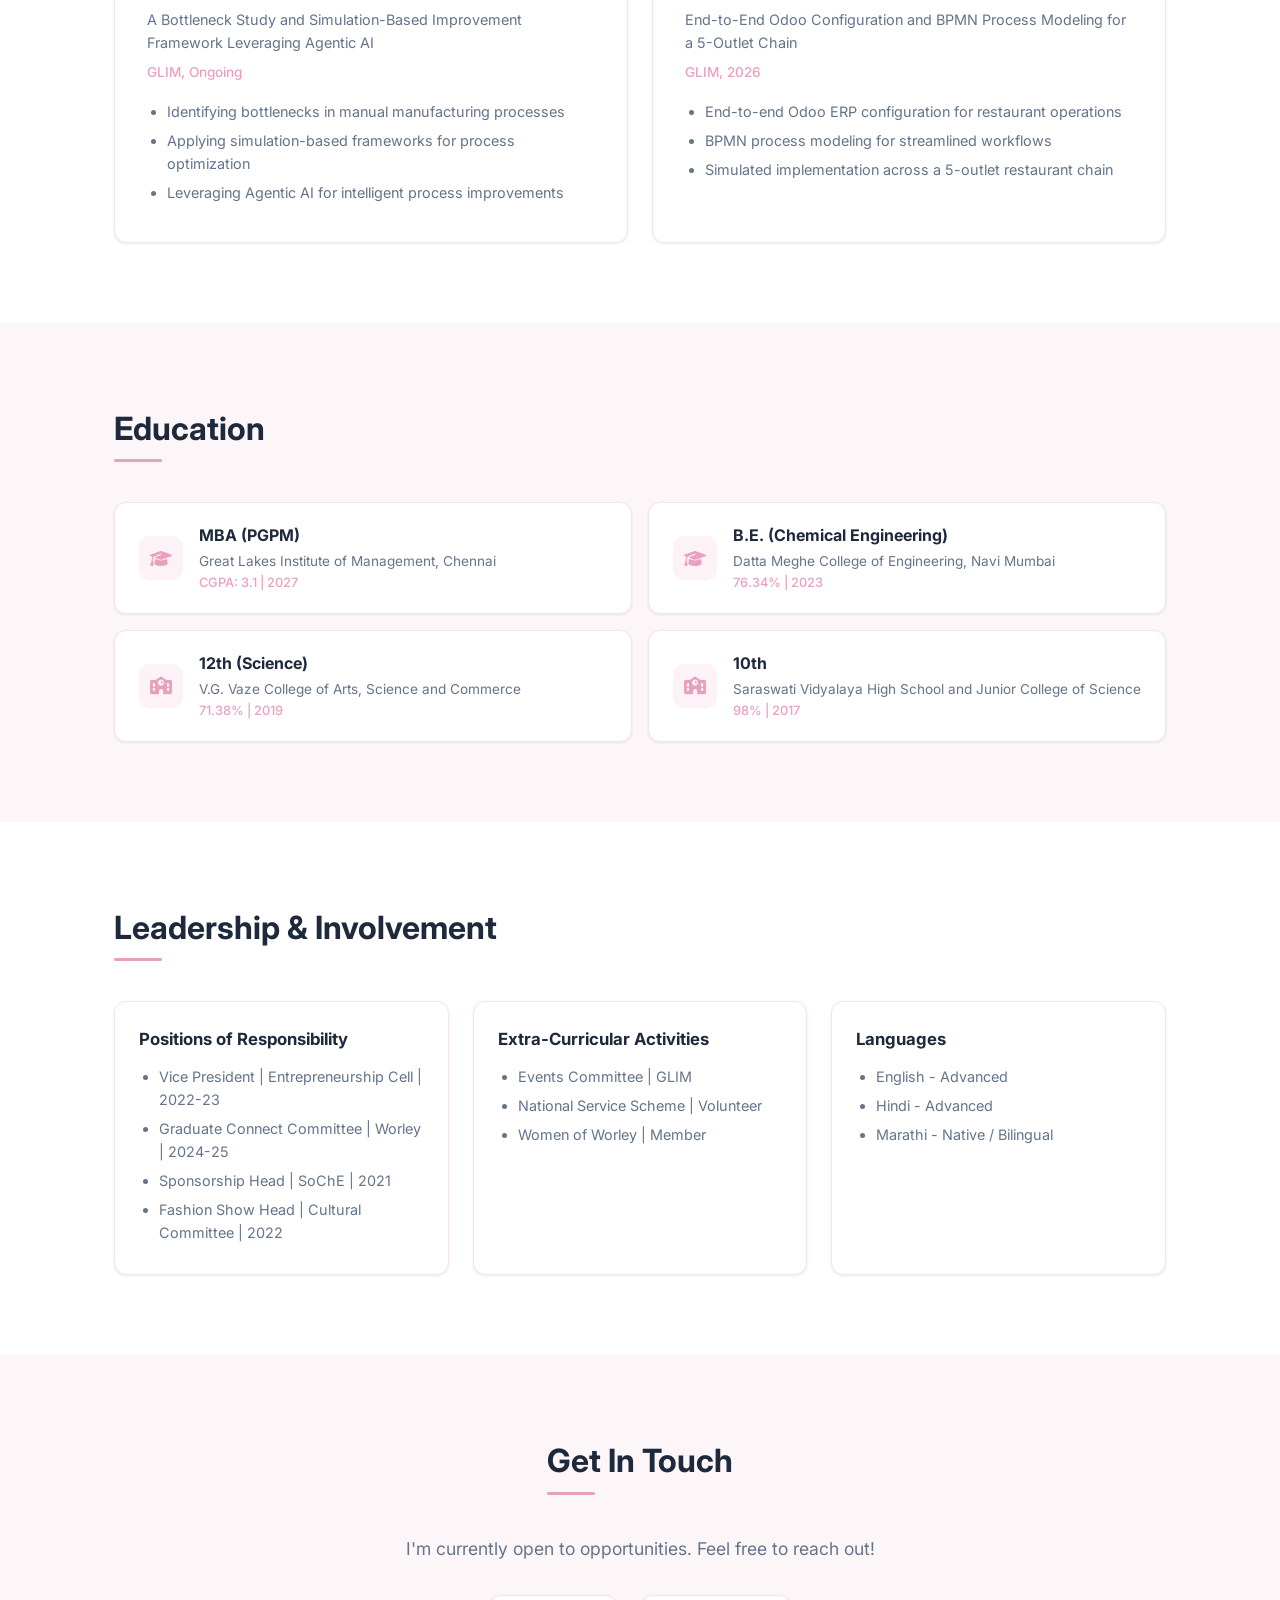
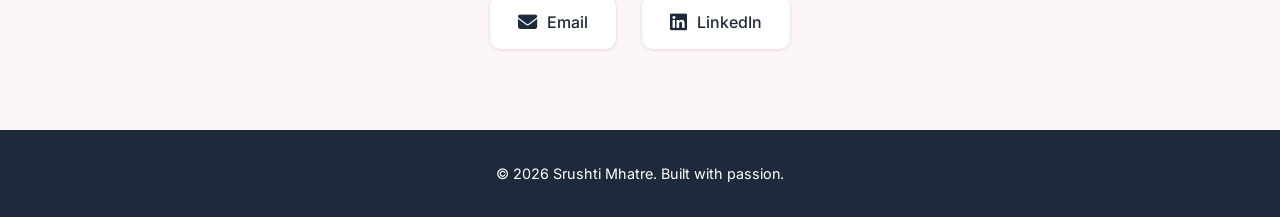
==== commit 8f20c202: "Update About Me sentence 2" ====
--- a/index.html
+++ b/index.html
@@ -61,7 +61,7 @@
             <div class="about-content">
                 <div class="about-text">
                     <p>Adept at driving process improvement and process documentation across international projects, ensuring timely execution, cross-functional collaboration, and alignment with business objectives.</p>
-                    <p>With 32 months of experience at Worley India Services, I've managed multi-million-dollar international projects in the oil & gas industry, led cross-functional teams, and implemented process improvements that reduced rework by approximately 15%.</p>
+                    <p>With 32 months at Worley India Services, I've supported the design and execution of multi-million-dollar international projects across the USA, the Netherlands, and Bahrain in the oil & gas industry, and stepped up as an acting Project Co-Ordinator across cross-functional teams.</p>
                     <p>Currently pursuing my MBA (PGPM) at Great Lakes Institute of Management, Chennai, I'm combining my engineering background with business strategy to drive impactful outcomes.</p>
                 </div>
                 <div class="about-highlights">
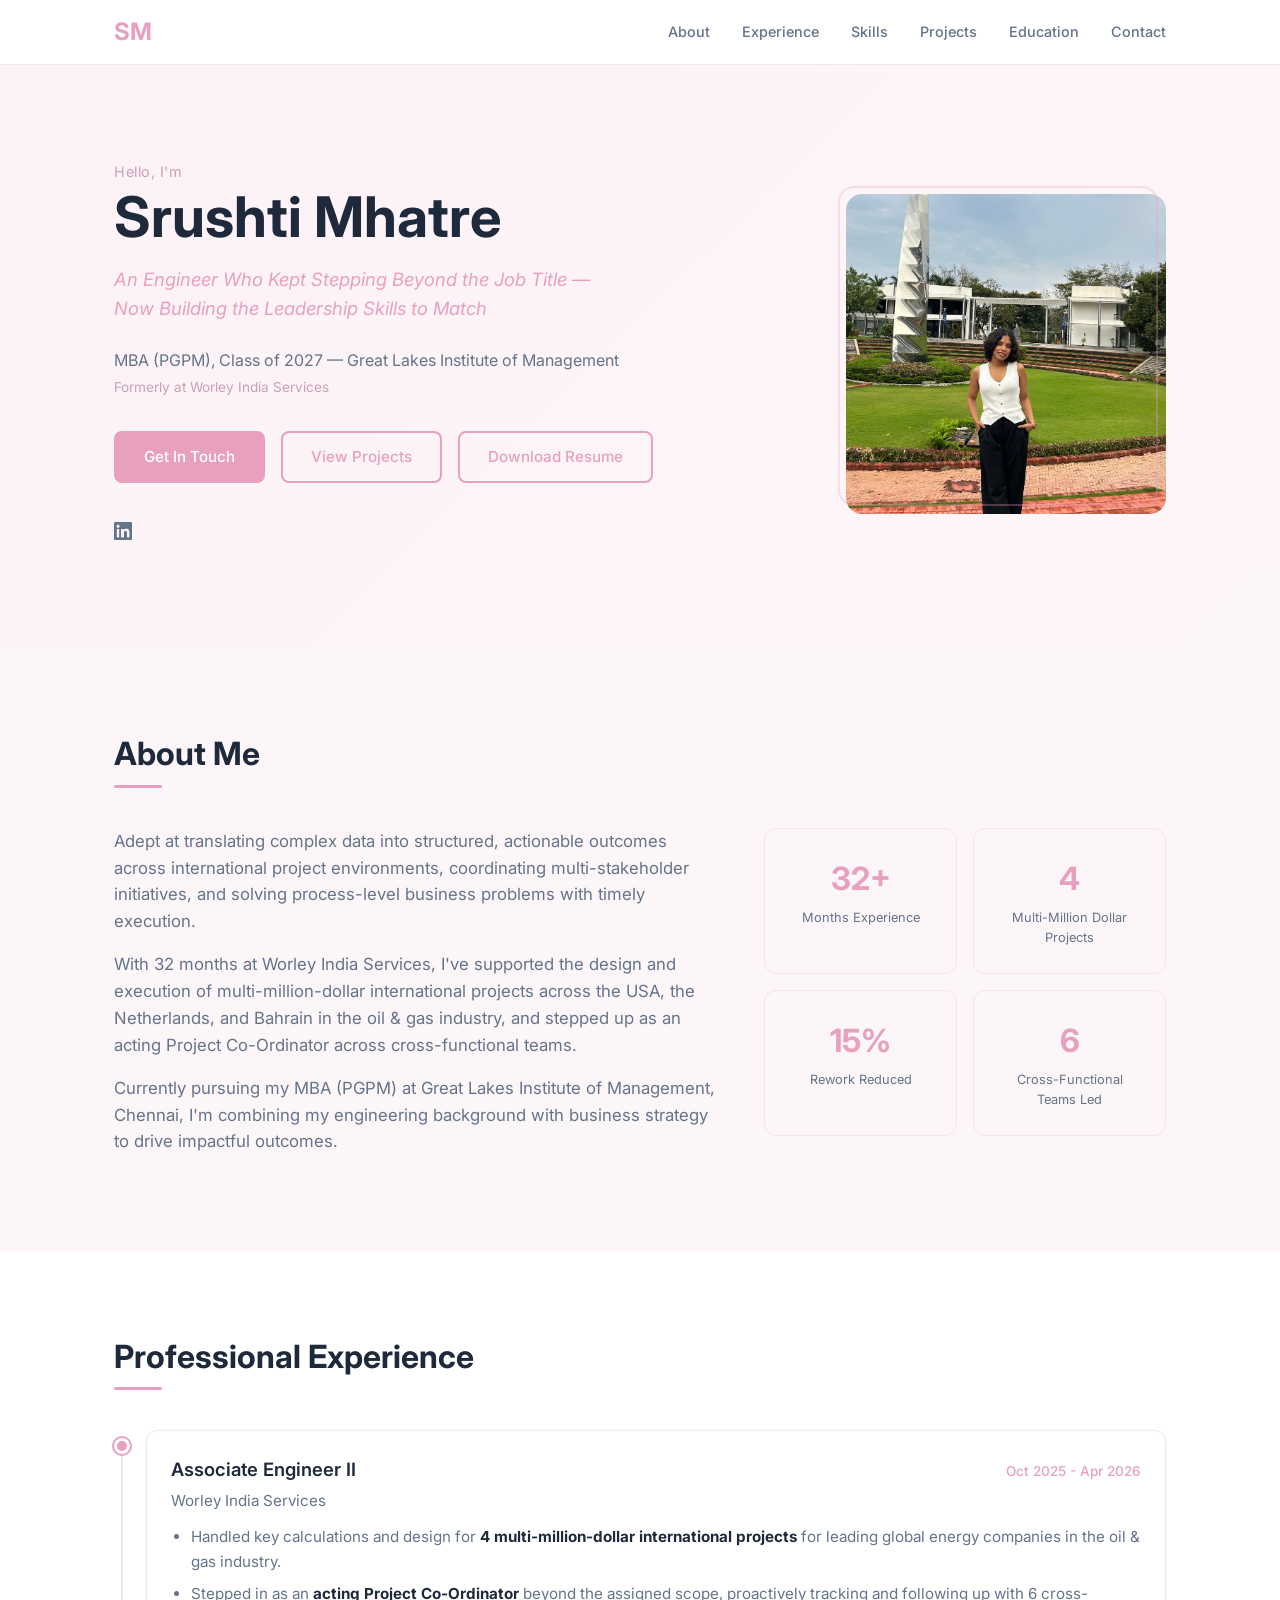
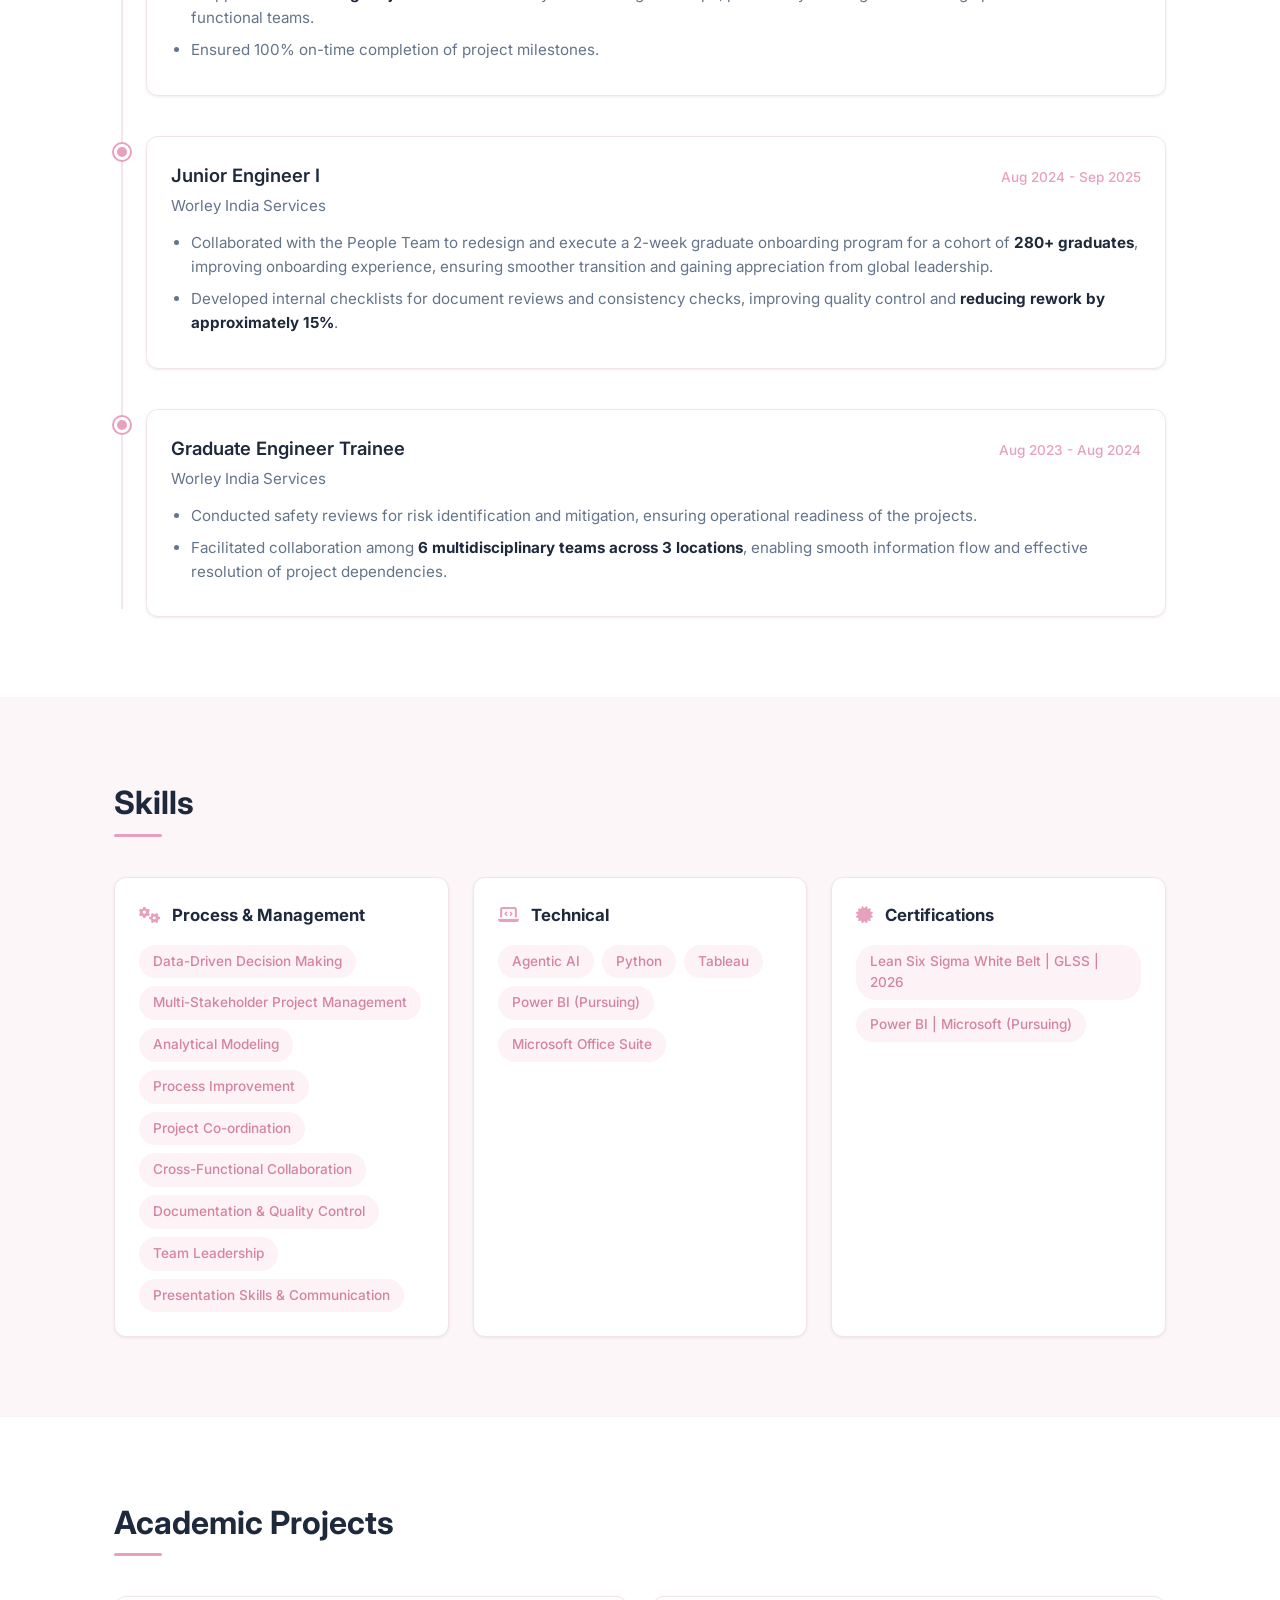
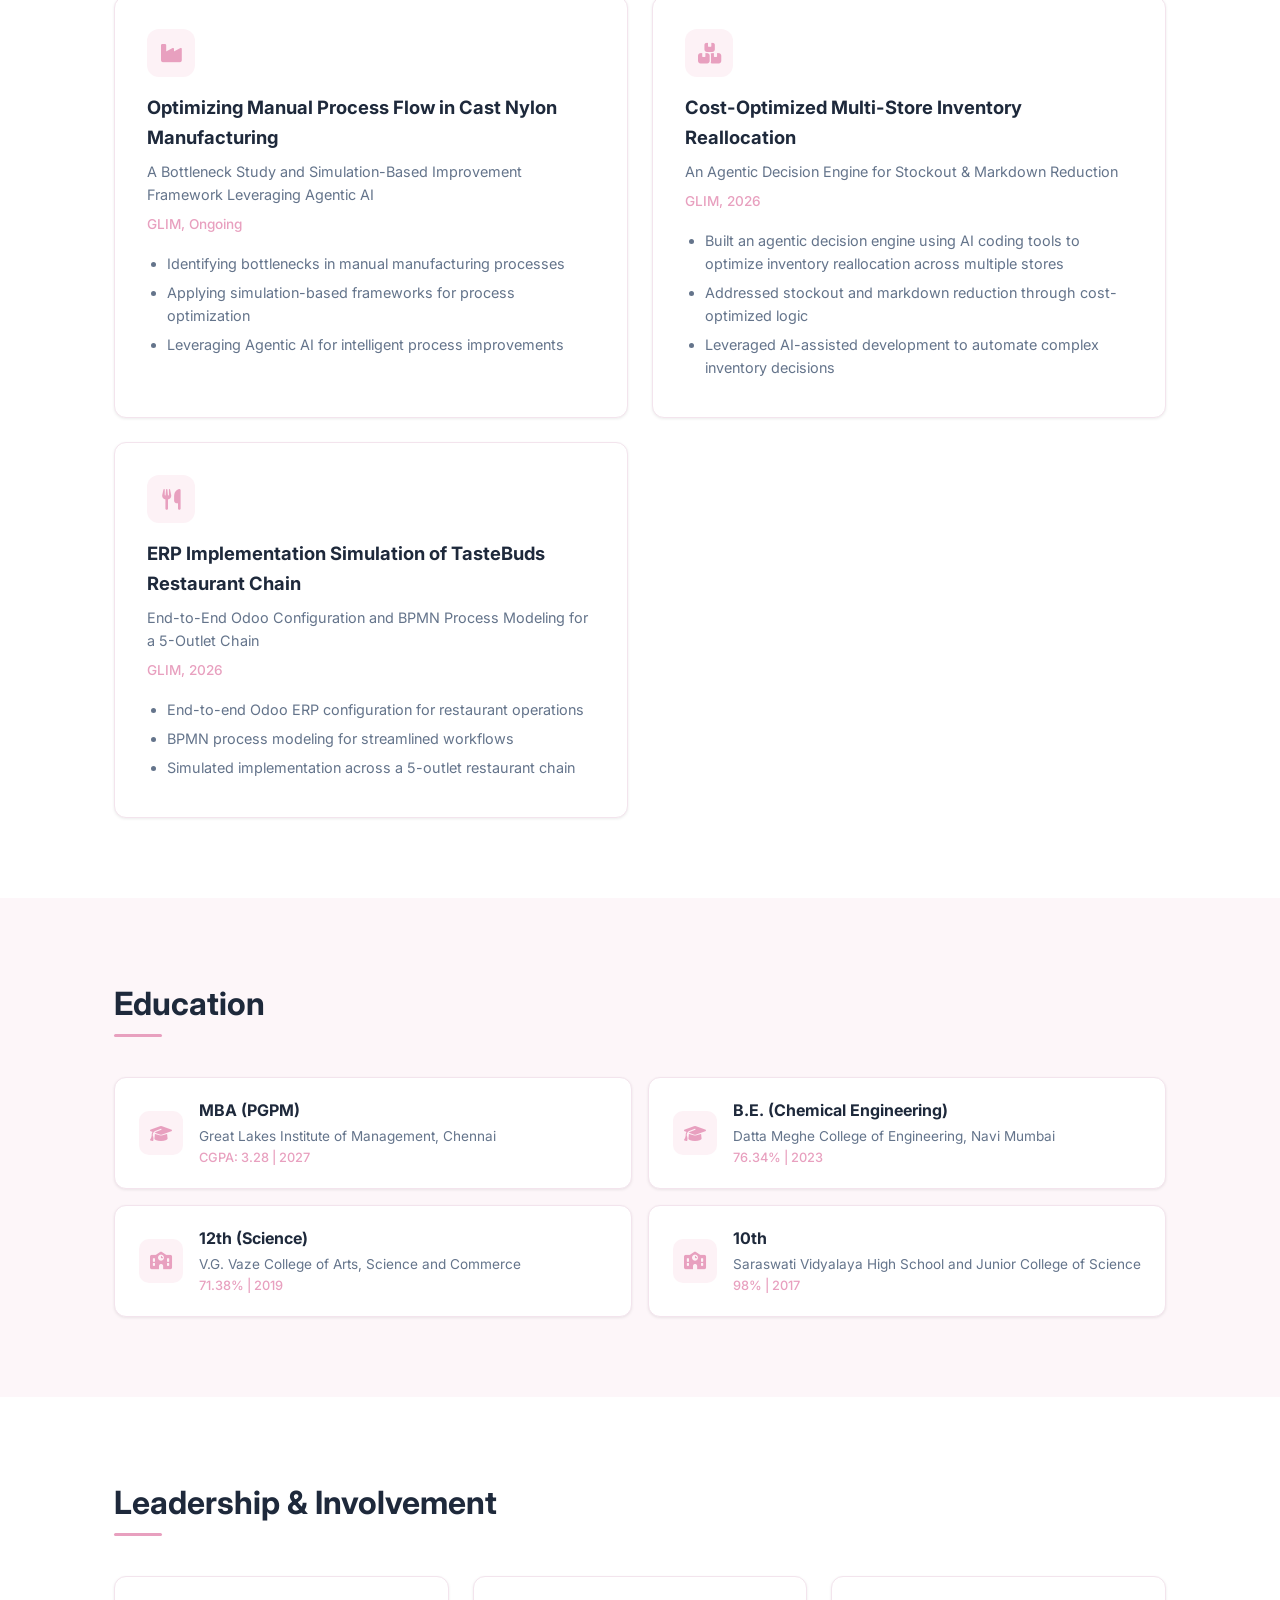
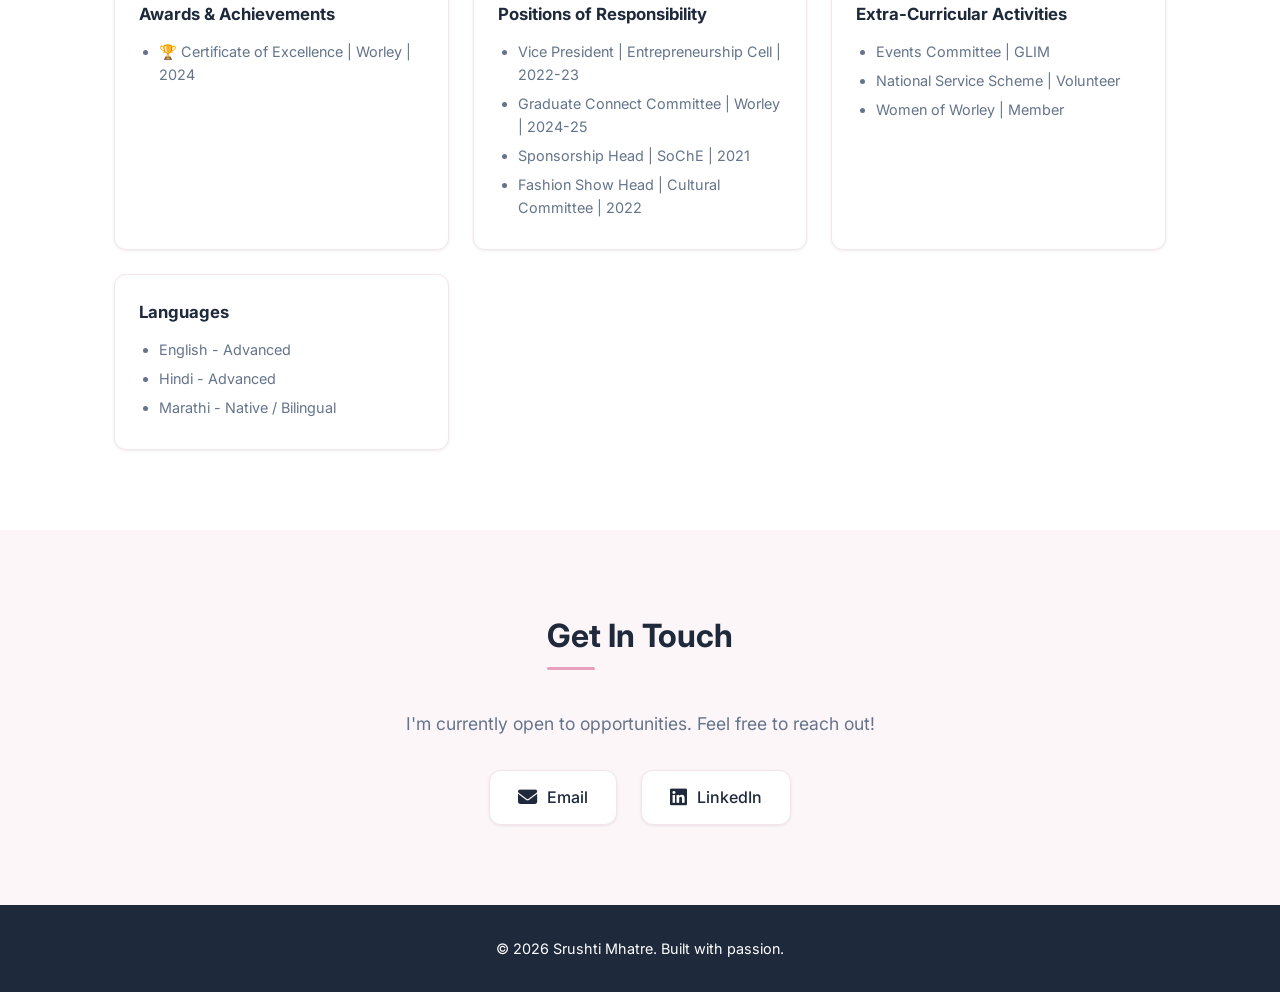
==== commit 68a34270: "Update portfolio: new project, skills, certifications, CGPA, award from updated resume" ====
--- a/index.html
+++ b/index.html
@@ -40,10 +40,10 @@
                 <div class="hero-buttons">
                     <a href="#contact" class="btn btn-primary">Get In Touch</a>
                     <a href="#projects" class="btn btn-outline">View Projects</a>
-                    <a href="Resume.pdf" class="btn btn-outline" download>Download Resume</a>
+                    <a href="Resume (2).pdf" class="btn btn-outline" download>Download Resume</a>
                 </div>
                 <div class="hero-socials">
-                    <a href="https://linkedin.com/in/srushti-mhatre" target="_blank" aria-label="LinkedIn"><i class="fab fa-linkedin"></i></a>
+                    <a href="https://linkedin.com/in/srushtimhatre22" target="_blank" aria-label="LinkedIn"><i class="fab fa-linkedin"></i></a>
                 </div>
             </div>
             <div class="hero-photo">
@@ -60,8 +60,8 @@
             <h2 class="section-title">About Me</h2>
             <div class="about-content">
                 <div class="about-text">
-                    <p>Adept at driving process improvement and process documentation across international projects, ensuring timely execution, cross-functional collaboration, and alignment with business objectives.</p>
-                    <p>With 32 months at Worley India Services, I've supported the design and execution of multi-million-dollar international projects across the USA, the Netherlands, and Bahrain in the oil & gas industry, and stepped up as an acting Project Co-Ordinator across cross-functional teams.</p>
+                    <p>Adept at translating complex data into structured, actionable outcomes across international project environments, coordinating multi-stakeholder initiatives, and solving process-level business problems with timely execution.</p>
+                    <p>With 32 months at Worley India Services, I've supported the design and execution of multi-million-dollar international projects across the USA, the Netherlands, and Bahrain in the oil &amp; gas industry, and stepped up as an acting Project Co-Ordinator across cross-functional teams.</p>
                     <p>Currently pursuing my MBA (PGPM) at Great Lakes Institute of Management, Chennai, I'm combining my engineering background with business strategy to drive impactful outcomes.</p>
                 </div>
                 <div class="about-highlights">
@@ -148,30 +148,34 @@
             <h2 class="section-title">Skills</h2>
             <div class="skills-grid">
                 <div class="skill-category">
-                    <h3><i class="fas fa-cogs"></i> Process & Management</h3>
+                    <h3><i class="fas fa-cogs"></i> Process &amp; Management</h3>
                     <div class="skill-tags">
+                        <span class="skill-tag">Data-Driven Decision Making</span>
+                        <span class="skill-tag">Multi-Stakeholder Project Management</span>
+                        <span class="skill-tag">Analytical Modeling</span>
                         <span class="skill-tag">Process Improvement</span>
                         <span class="skill-tag">Project Co-ordination</span>
                         <span class="skill-tag">Cross-Functional Collaboration</span>
-                        <span class="skill-tag">Documentation & Quality Control</span>
+                        <span class="skill-tag">Documentation &amp; Quality Control</span>
                         <span class="skill-tag">Team Leadership</span>
-                        <span class="skill-tag">Presentation Skills</span>
-                        <span class="skill-tag">Communication</span>
+                        <span class="skill-tag">Presentation Skills &amp; Communication</span>
                     </div>
                 </div>
                 <div class="skill-category">
                     <h3><i class="fas fa-laptop-code"></i> Technical</h3>
                     <div class="skill-tags">
                         <span class="skill-tag">Agentic AI</span>
+                        <span class="skill-tag">Python</span>
                         <span class="skill-tag">Tableau</span>
+                        <span class="skill-tag">Power BI (Pursuing)</span>
                         <span class="skill-tag">Microsoft Office Suite</span>
-                        <span class="skill-tag">Lean Six Sigma (Pursuing)</span>
                     </div>
                 </div>
                 <div class="skill-category">
                     <h3><i class="fas fa-certificate"></i> Certifications</h3>
                     <div class="skill-tags">
-                        <span class="skill-tag">Lean Six Sigma White Belt | GLSS (Pursuing)</span>
+                        <span class="skill-tag">Lean Six Sigma White Belt | GLSS | 2026</span>
+                        <span class="skill-tag">Power BI | Microsoft (Pursuing)</span>
                     </div>
                 </div>
             </div>
@@ -197,6 +201,18 @@
                 </div>
 
                 <div class="project-card">
+                    <div class="project-icon"><i class="fas fa-boxes"></i></div>
+                    <h3>Cost-Optimized Multi-Store Inventory Reallocation</h3>
+                    <p class="project-subtitle">An Agentic Decision Engine for Stockout &amp; Markdown Reduction</p>
+                    <p class="project-institution">GLIM, 2026</p>
+                    <ul class="project-highlights">
+                        <li>Built an agentic decision engine using AI coding tools to optimize inventory reallocation across multiple stores</li>
+                        <li>Addressed stockout and markdown reduction through cost-optimized logic</li>
+                        <li>Leveraged AI-assisted development to automate complex inventory decisions</li>
+                    </ul>
+                </div>
+
+                <div class="project-card">
                     <div class="project-icon"><i class="fas fa-utensils"></i></div>
                     <h3>ERP Implementation Simulation of TasteBuds Restaurant Chain</h3>
                     <p class="project-subtitle">End-to-End Odoo Configuration and BPMN Process Modeling for a 5-Outlet Chain</p>
@@ -223,7 +239,7 @@
                     <div class="education-info">
                         <h3>MBA (PGPM)</h3>
                         <p class="education-school">Great Lakes Institute of Management, Chennai</p>
-                        <p class="education-details">CGPA: 3.1 | 2027</p>
+                        <p class="education-details">CGPA: 3.28 | 2027</p>
                     </div>
                 </div>
 
@@ -263,6 +279,12 @@
         <div class="container">
             <h2 class="section-title">Leadership & Involvement</h2>
             <div class="leadership-grid">
+                <div class="leadership-card">
+                    <h3>Awards &amp; Achievements</h3>
+                    <ul>
+                        <li>🏆 Certificate of Excellence | Worley | 2024</li>
+                    </ul>
+                </div>
                 <div class="leadership-card">
                     <h3>Positions of Responsibility</h3>
                     <ul>
@@ -303,7 +325,7 @@
                         <i class="fas fa-envelope"></i>
                         <span>Email</span>
                     </a>
-                    <a href="https://linkedin.com/in/srushti-mhatre" target="_blank" class="contact-item">
+                    <a href="https://linkedin.com/in/srushtimhatre22" target="_blank" class="contact-item">
                         <i class="fab fa-linkedin"></i>
                         <span>LinkedIn</span>
                     </a>
